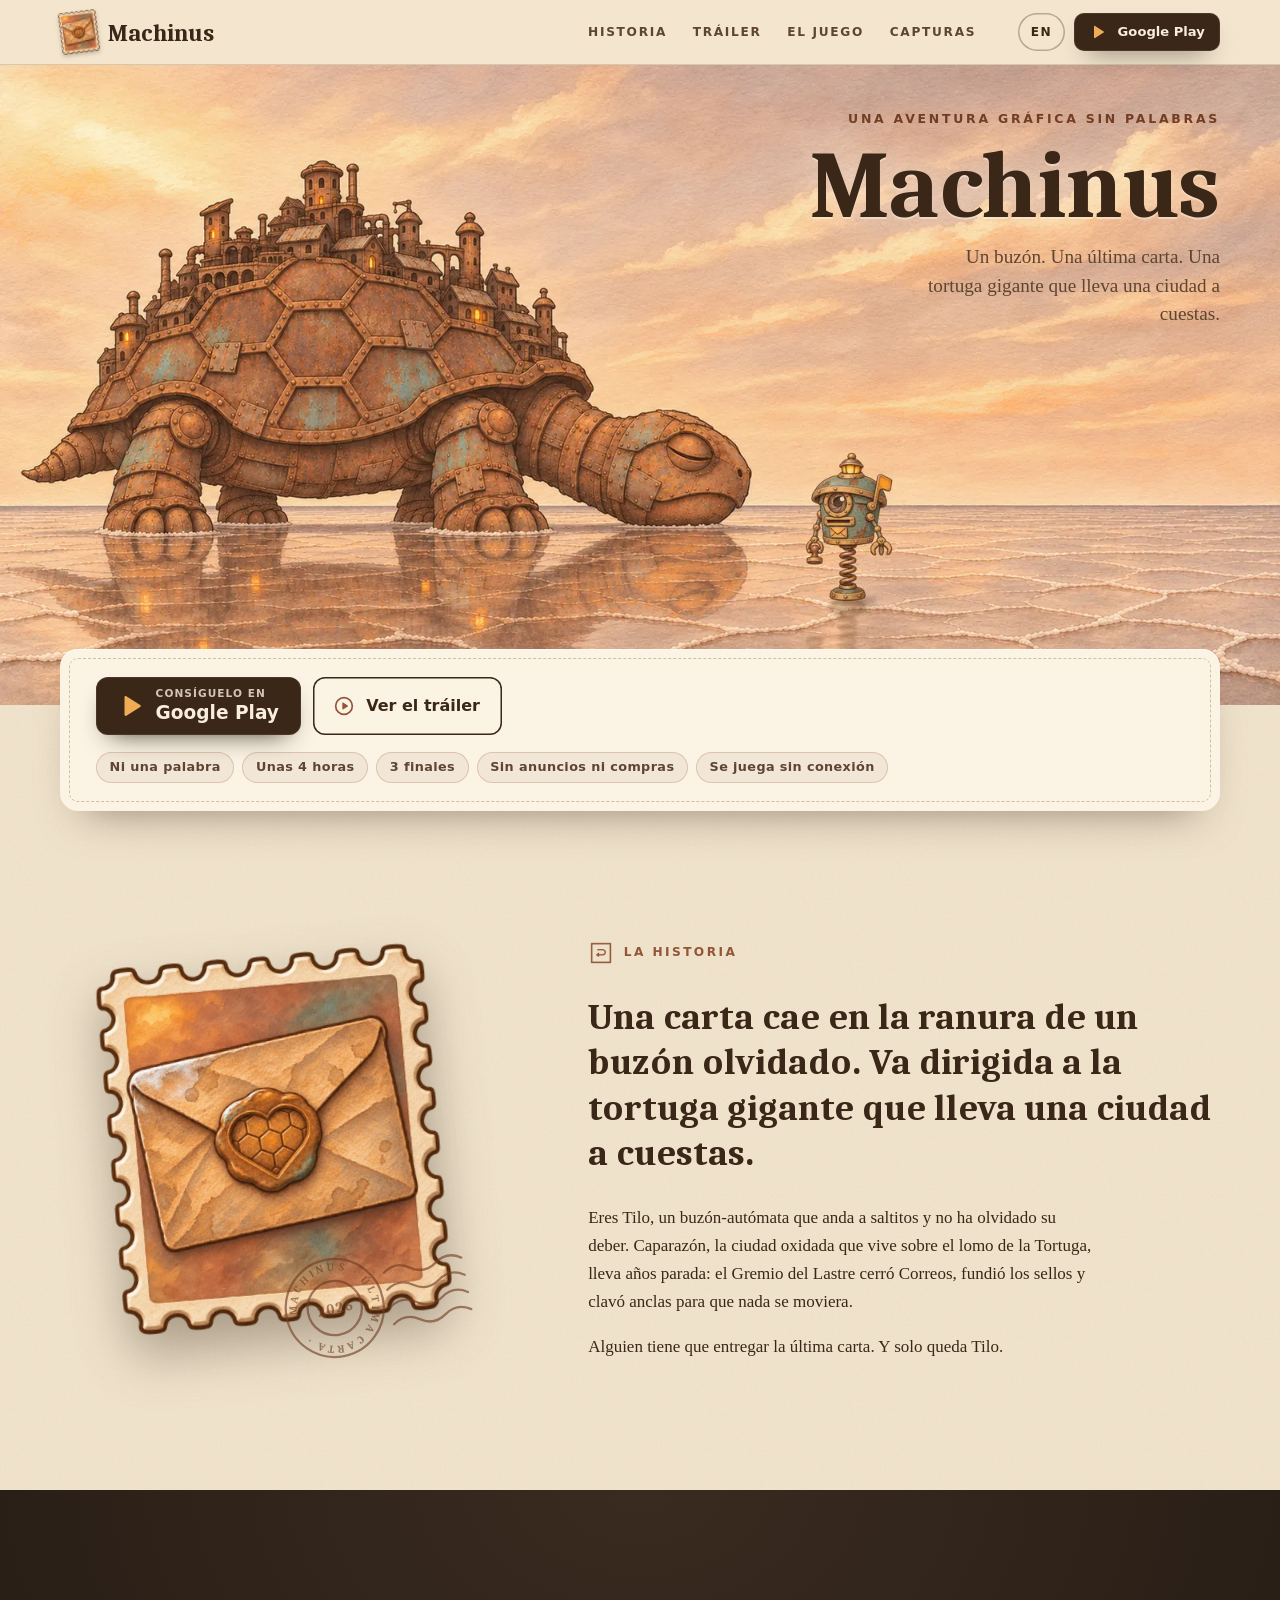
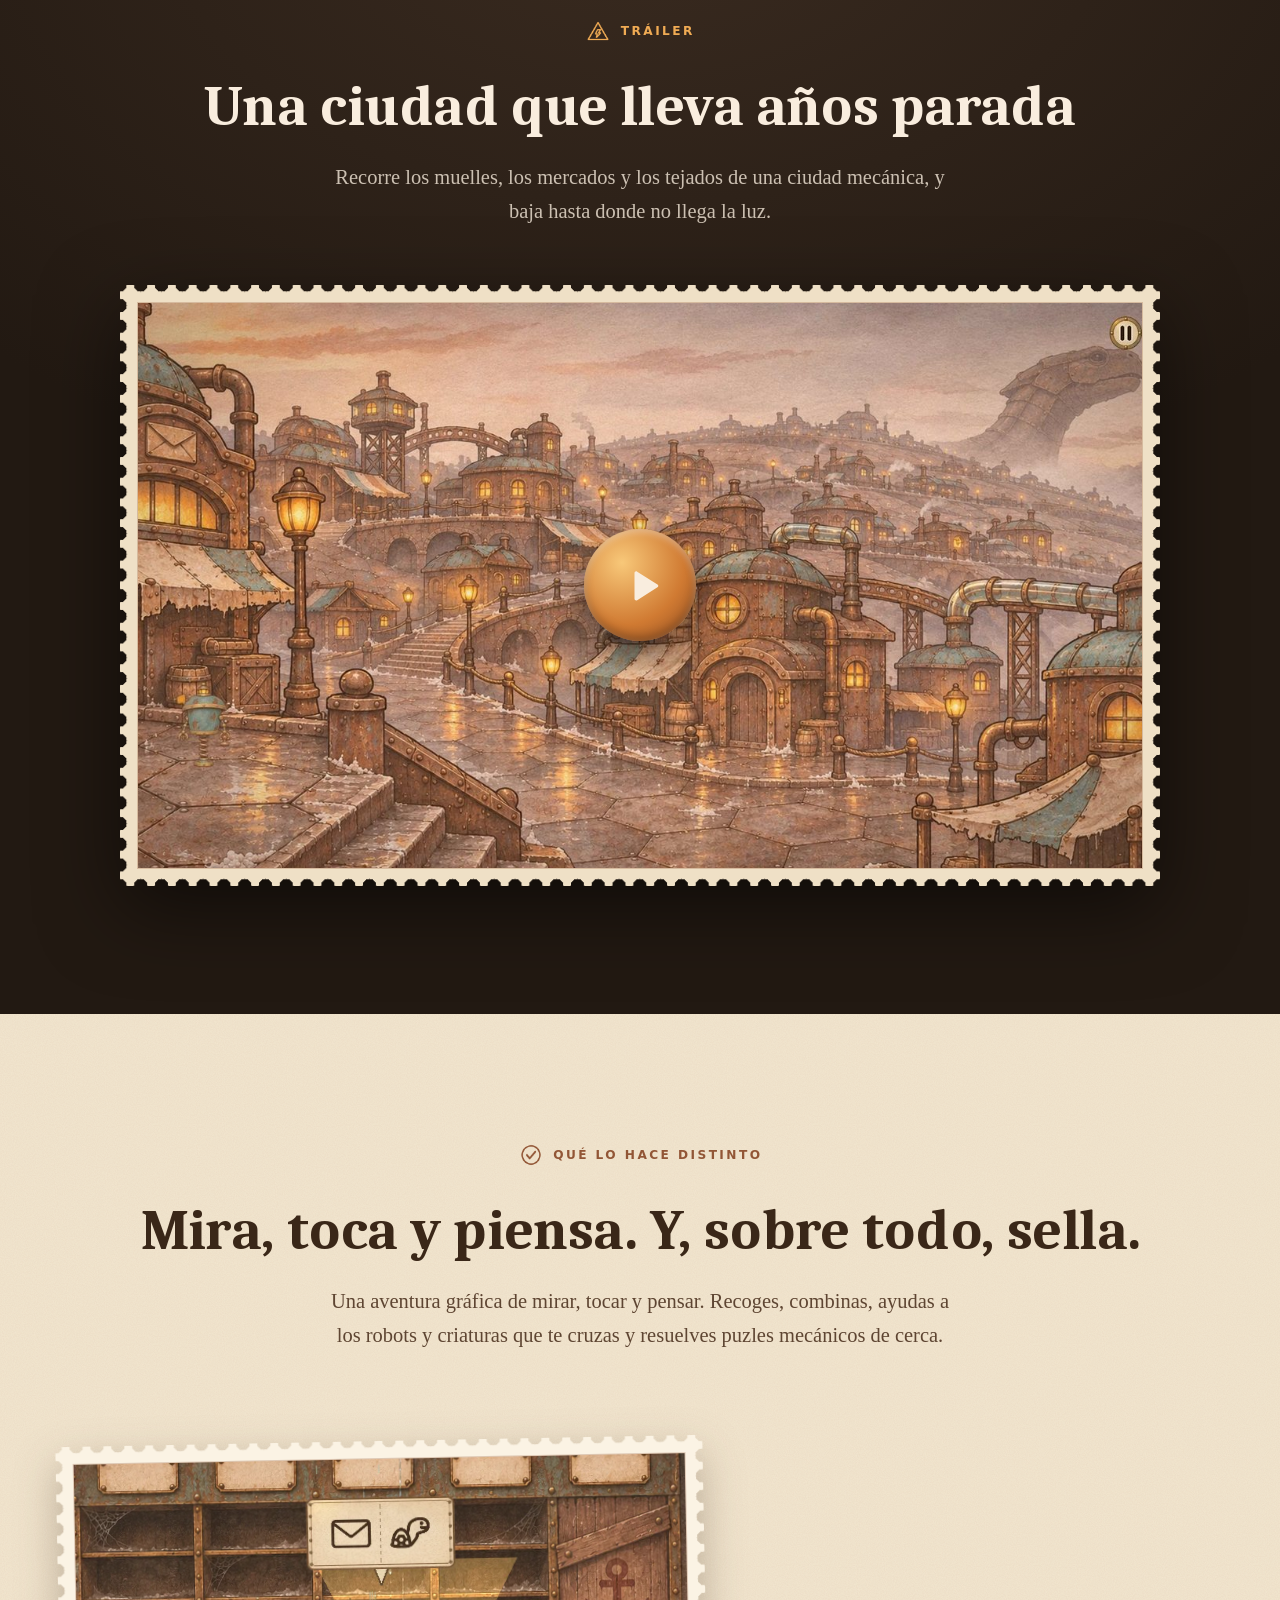
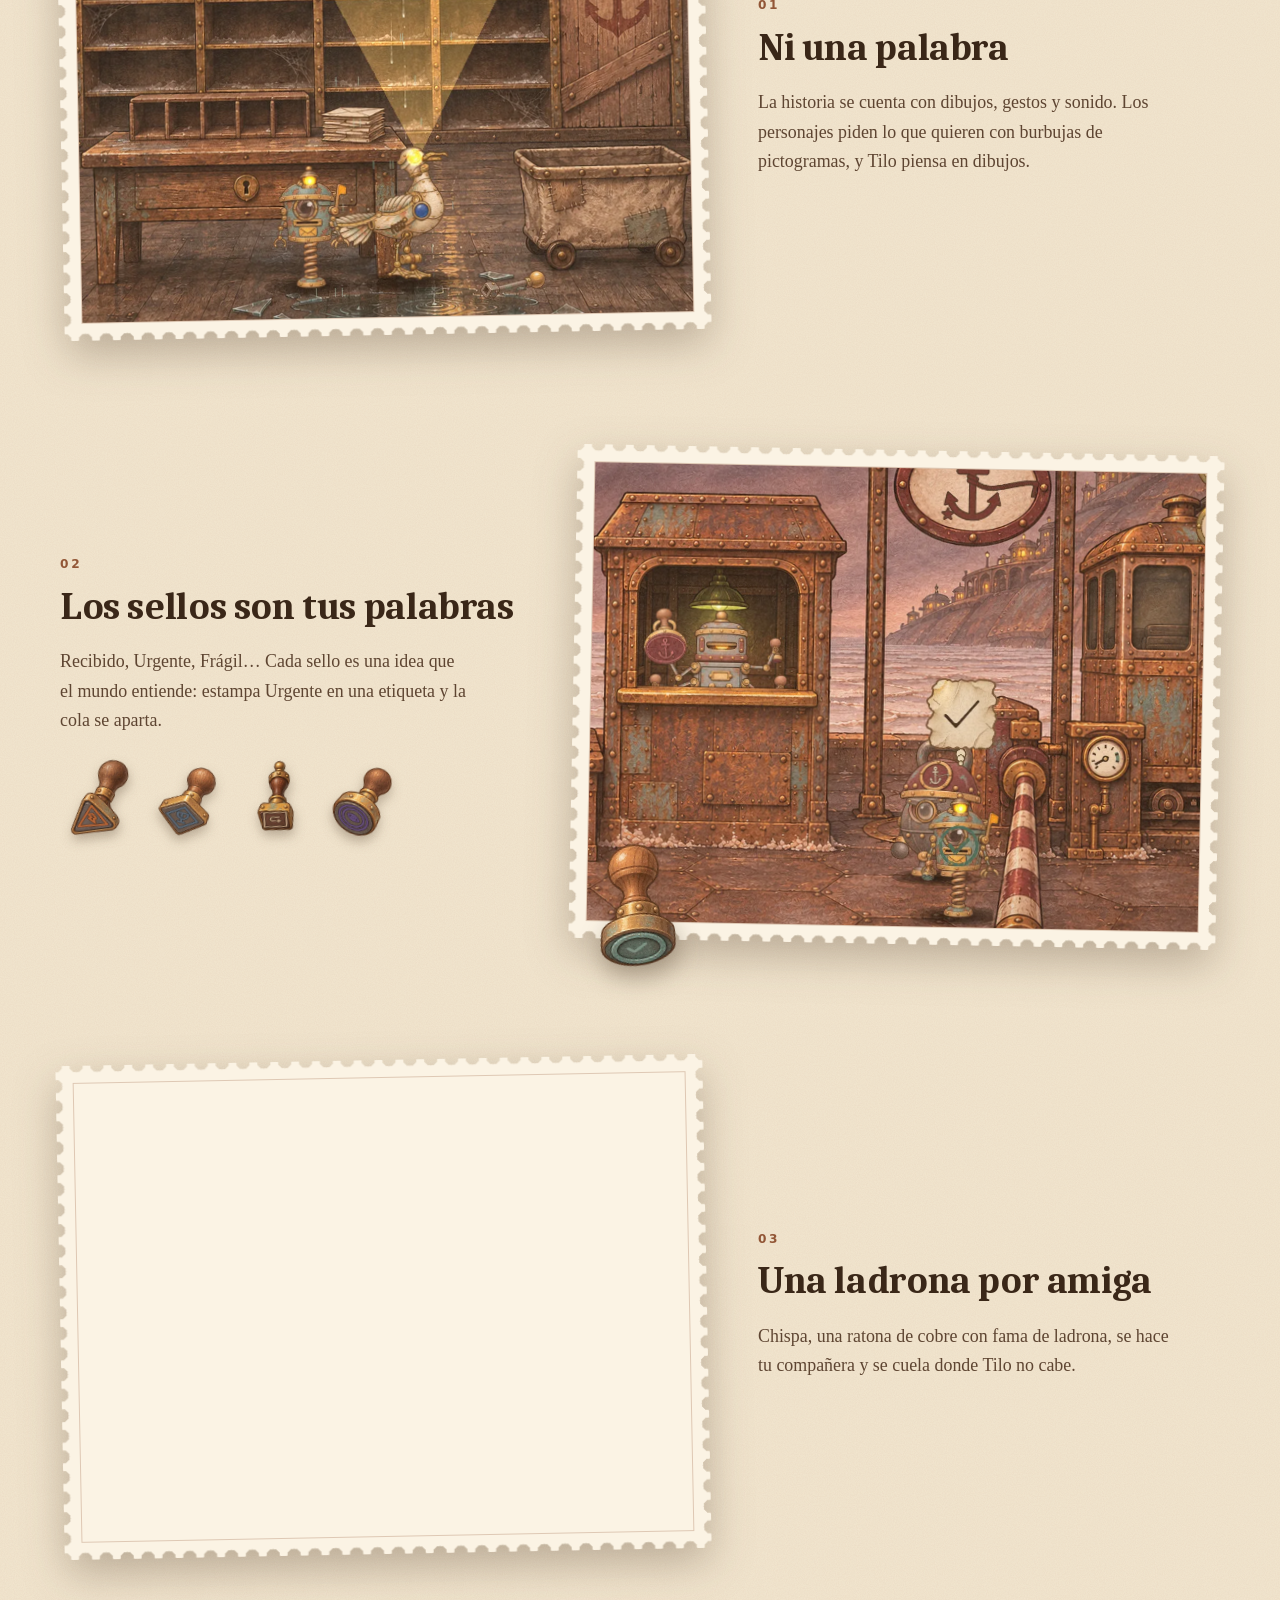
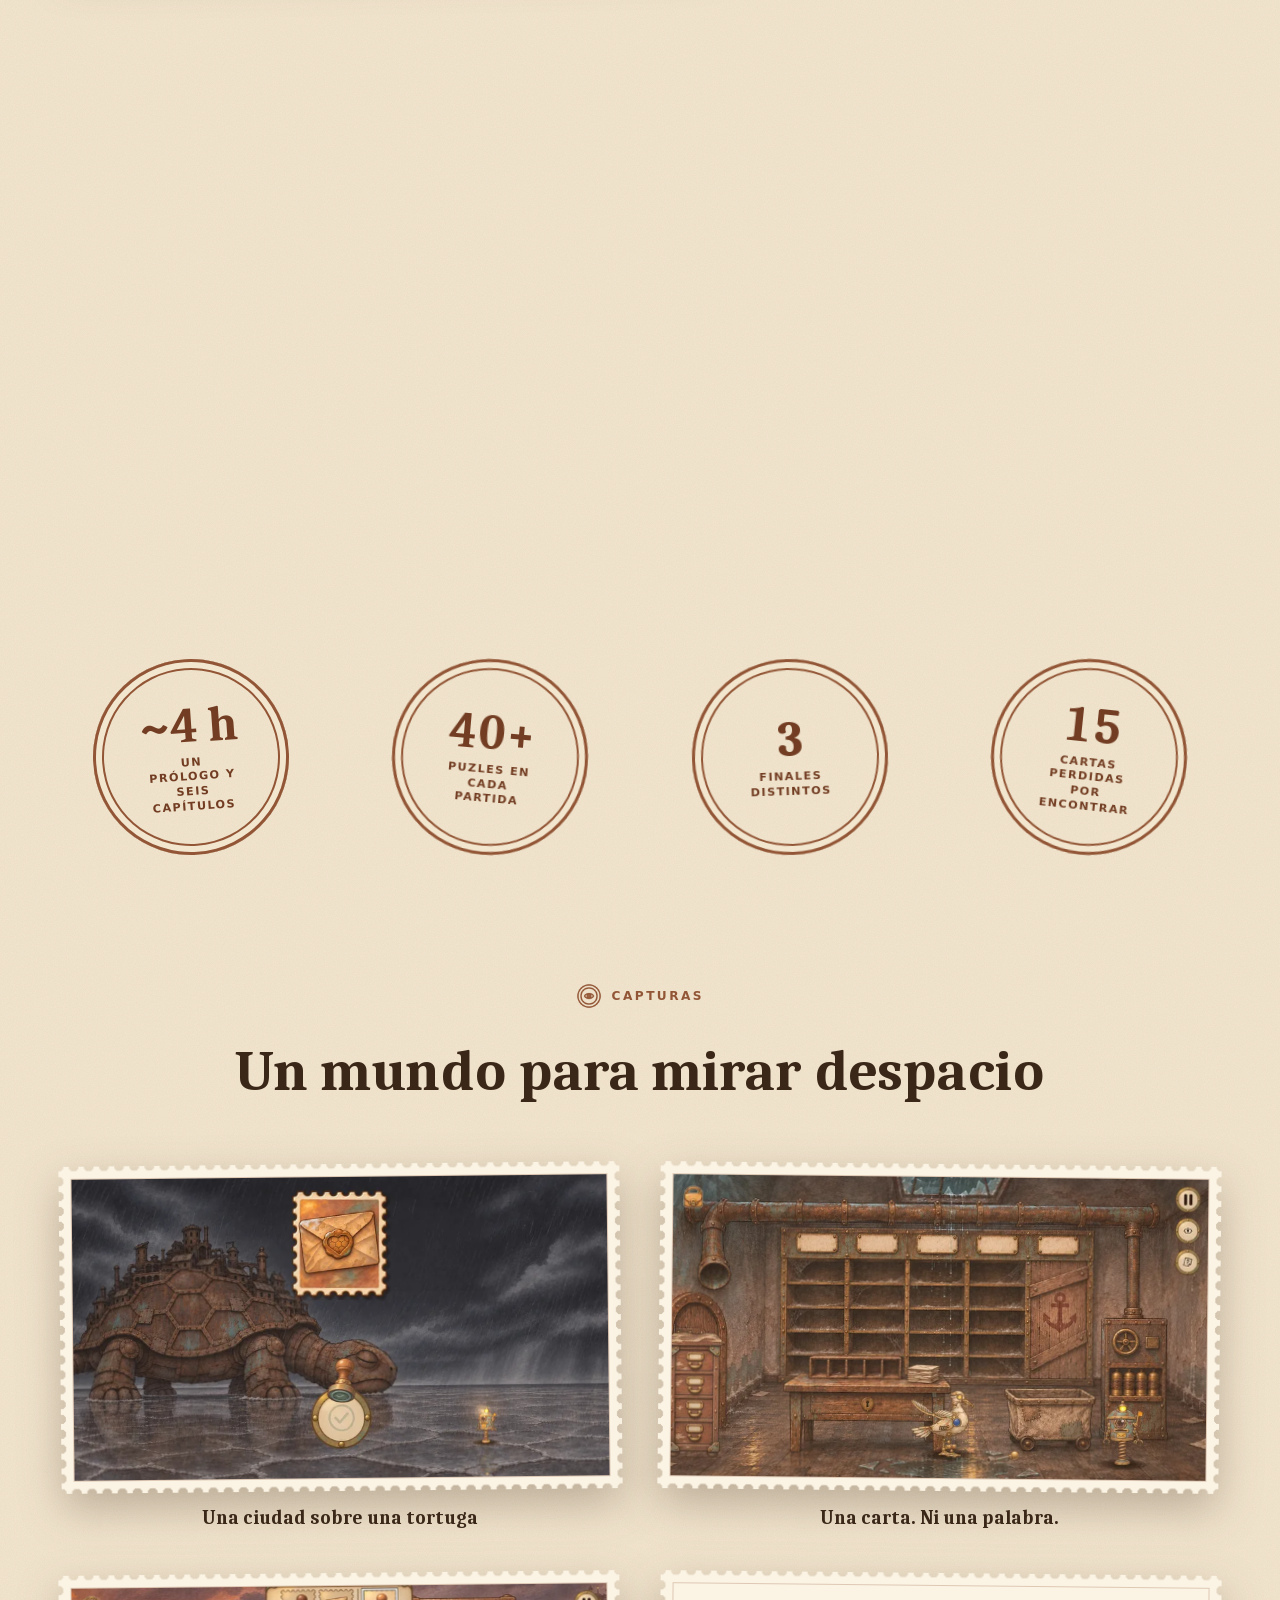
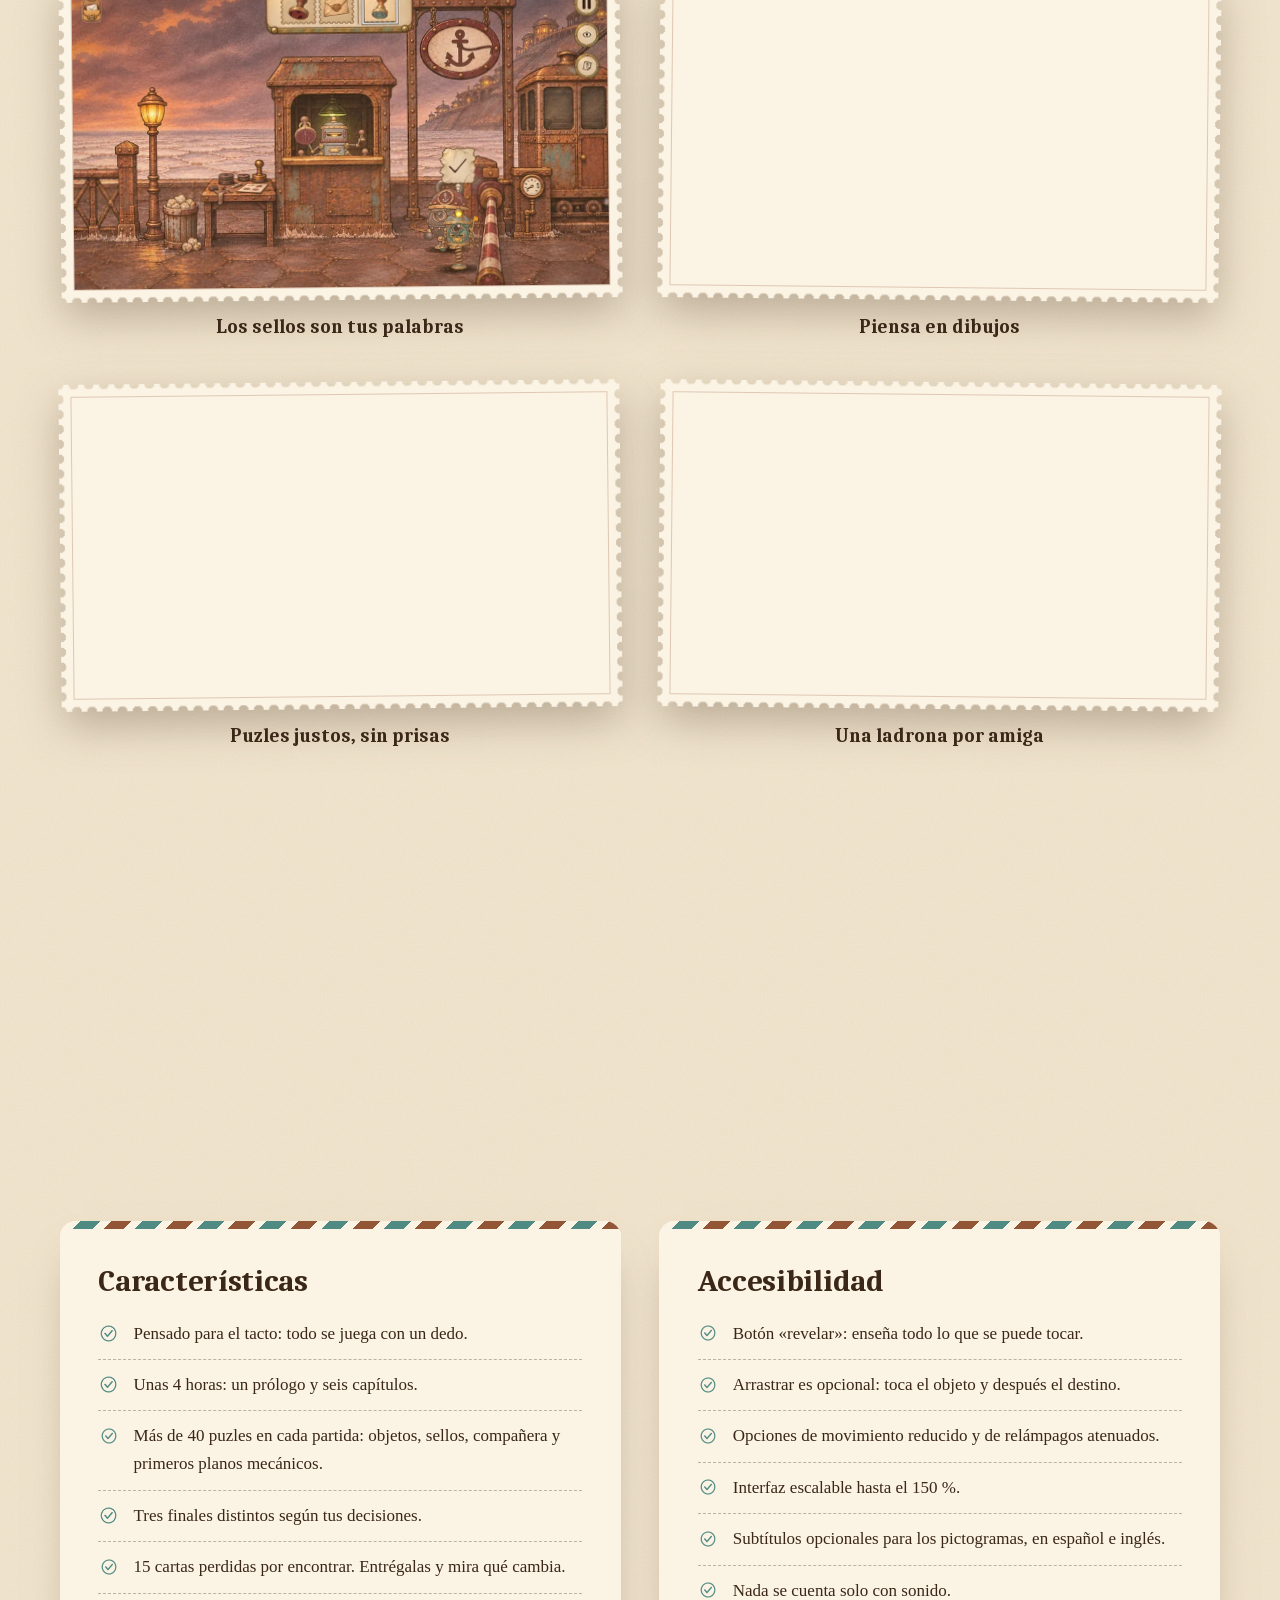
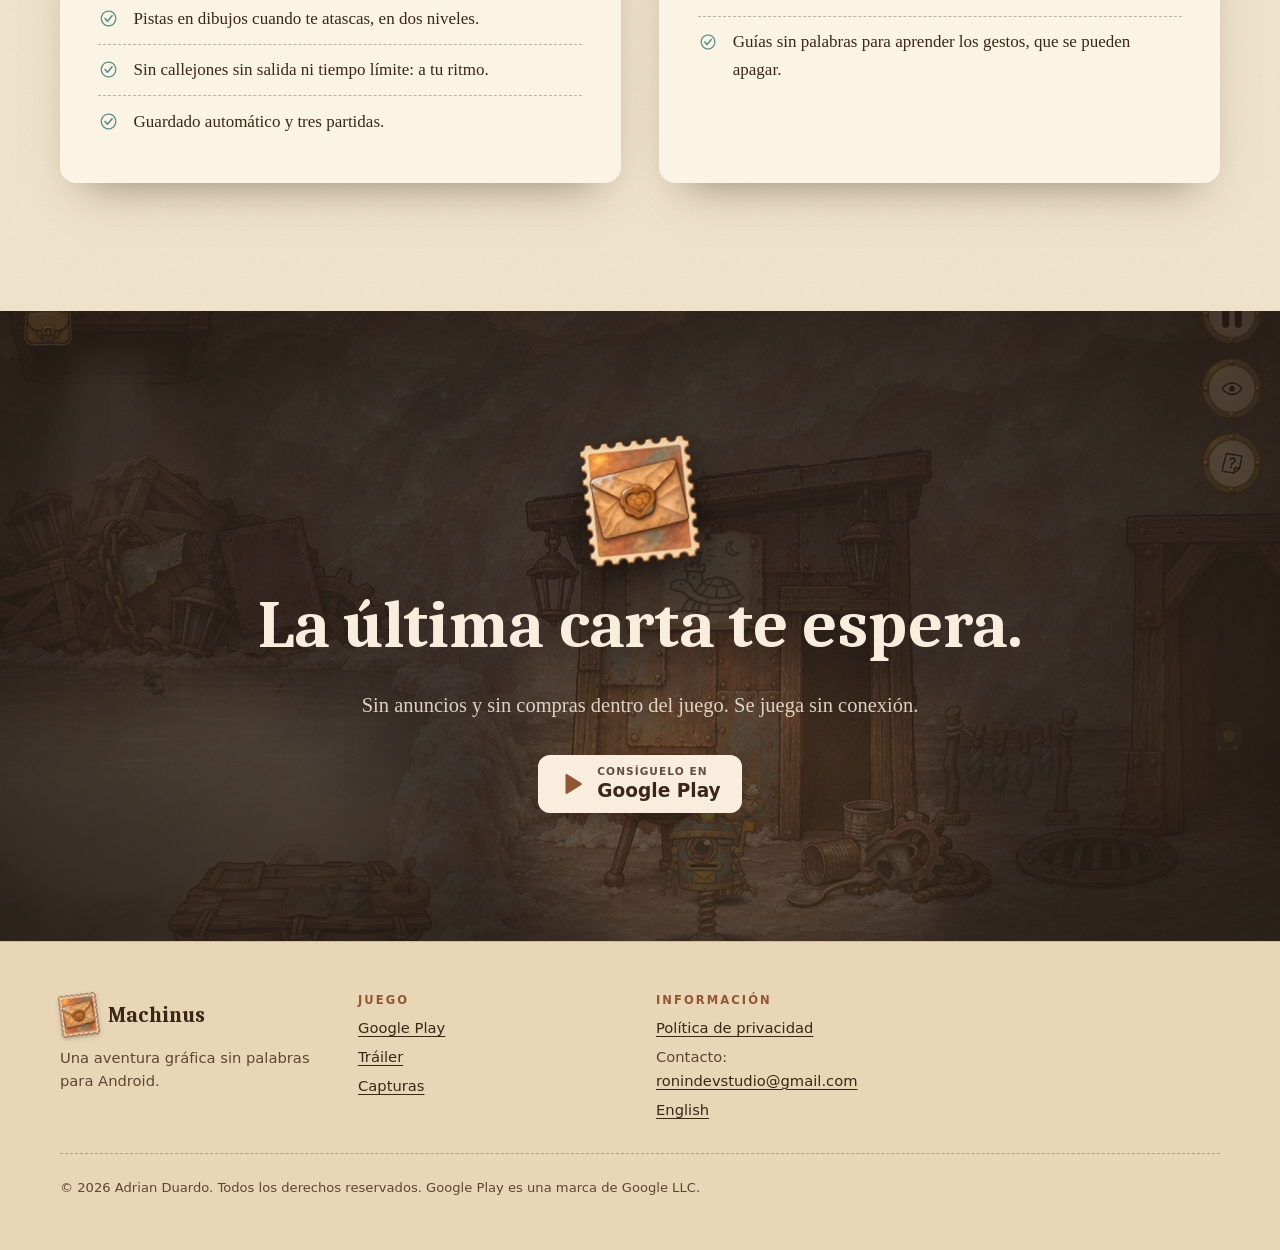
==== es/index.html @ 3ef10cf0 "first commit" ====
<!doctype html>
<html lang="es">
<head>
<meta charset="utf-8">
<meta name="viewport" content="width=device-width, initial-scale=1, viewport-fit=cover">
<title>Machinus · Una aventura gráfica sin palabras</title>
<meta name="description" content="Machinus es una aventura gráfica sin palabras para Android. Eres Tilo, un buzón-autómata que lleva la última carta a la tortuga gigante que carga una ciudad a cuestas.">
<link rel="canonical" href="https://adriandy89.github.io/machinus/es/">
<link rel="alternate" hreflang="en" href="https://adriandy89.github.io/machinus/">
<link rel="alternate" hreflang="es" href="https://adriandy89.github.io/machinus/es/">
<link rel="alternate" hreflang="x-default" href="https://adriandy89.github.io/machinus/">
<meta name="theme-color" content="#f3e6cf">
<meta property="og:type" content="website">
<meta property="og:site_name" content="Machinus">
<meta property="og:title" content="Machinus · Una aventura gráfica sin palabras">
<meta property="og:description" content="Un buzón. Una última carta. Una tortuga gigante que lleva una ciudad a cuestas.">
<meta property="og:url" content="https://adriandy89.github.io/machinus/es/">
<meta property="og:image" content="https://adriandy89.github.io/machinus/assets/img/og-image.jpg">
<meta property="og:image:width" content="1200">
<meta property="og:image:height" content="630">
<meta property="og:image:alt" content="La tortuga mecánica gigante con una ciudad oxidada sobre el caparazón, y Tilo, el buzón, a su lado.">
<meta property="og:locale" content="es_ES">
<meta property="og:locale:alternate" content="en_US">
<meta name="twitter:card" content="summary_large_image">
<link rel="icon" href="../assets/img/favicon-32.png" sizes="32x32" type="image/png">
<link rel="icon" href="../assets/img/icon-192.png" sizes="192x192" type="image/png">
<link rel="apple-touch-icon" href="../assets/img/apple-touch-icon.png">
<link rel="preload" href="../assets/fonts/caladea-bold.woff2" as="font" type="font/woff2" crossorigin>
<link rel="stylesheet" href="../assets/css/site.css">
<script type="application/ld+json">
{
  "@context": "https://schema.org",
  "@type": "VideoGame",
  "name": "Machinus",
  "url": "https://adriandy89.github.io/machinus/es/",
  "image": "https://adriandy89.github.io/machinus/assets/img/og-image.jpg",
  "description": "Una aventura gráfica sin palabras: un buzón-autómata lleva la última carta a la tortuga gigante que carga una ciudad a cuestas.",
  "genre": ["Aventura", "Puzles", "Aventura gráfica"],
  "gamePlatform": "Android",
  "operatingSystem": "Android",
  "applicationCategory": "Game",
  "playMode": "SinglePlayer",
  "inLanguage": ["es", "en"],
  "author": { "@type": "Person", "name": "Adrian Duardo" }
}
</script>
</head>
<body>
<a class="skip" href="#main">Saltar al contenido</a>

<header class="site-header">
  <div class="wrap">
    <a class="brand" href="./" aria-label="Machinus, inicio">
      <img src="../assets/img/emblem-112.webp" width="101" height="112" alt="">
      <span>Machinus</span>
    </a>
    <nav class="nav" aria-label="Secciones">
      <a href="#historia">Historia</a>
      <a href="#trailer">Tráiler</a>
      <a href="#juego">El juego</a>
      <a href="#capturas">Capturas</a>
    </nav>
    <div class="header-actions">
      <a class="lang" href="../?lang=en" hreflang="en" lang="en" data-lang="en" aria-label="Read in English">EN</a>
      <a class="btn btn-play btn-sm" href="https://play.google.com/store/apps/details?id=com.machinus.ultimosello&amp;hl=es">
        <svg viewBox="0 0 24 24" aria-hidden="true"><path fill="currentColor" d="M6 3.9v16.2c0 .9 1 1.4 1.7.9l12.8-8.1c.7-.4.7-1.4 0-1.8L7.7 3C7 2.5 6 3 6 3.9z"/></svg>
        Google Play
      </a>
    </div>
  </div>
</header>

<main id="main">
  <section class="hero" aria-labelledby="hero-title">
    <picture class="hero__art">
      <source type="image/webp" srcset="../assets/img/hero-1000.webp 1000w, ../assets/img/hero-1600.webp 1600w, ../assets/img/hero-2400.webp 2400w" sizes="100vw">
      <img src="../assets/img/hero-1600.jpg" width="2400" height="1200" fetchpriority="high"
           alt="Una tortuga mecánica gigante, con una ciudad oxidada de torres y chimeneas sobre el caparazón, duerme de pie en aguas poco profundas bajo un cielo cálido de tarde. Tilo, un pequeño buzón sobre un muelle, está frente a su cabeza.">
    </picture>
    <div class="hero__copy">
      <div class="hero__copy-inner">
        <p class="hero__eyebrow">Una aventura gráfica sin palabras</p>
        <h1 id="hero-title">Machinus</h1>
        <p class="hero__lead">Un buzón. Una última carta. Una tortuga gigante que lleva una ciudad a cuestas.</p>
      </div>
    </div>
    <div class="hero__bar wrap">
      <div class="ticket">
        <div class="cta-row">
          <a class="btn btn-play" href="https://play.google.com/store/apps/details?id=com.machinus.ultimosello&amp;hl=es">
            <svg viewBox="0 0 24 24" aria-hidden="true"><path fill="currentColor" d="M6 3.9v16.2c0 .9 1 1.4 1.7.9l12.8-8.1c.7-.4.7-1.4 0-1.8L7.7 3C7 2.5 6 3 6 3.9z"/></svg>
            <span><small>Consíguelo en</small><span>Google Play</span></span>
          </a>
          <a class="btn btn-ghost" href="#trailer">
            <svg viewBox="0 0 24 24" aria-hidden="true"><circle cx="12" cy="12" r="10" fill="none" stroke="currentColor" stroke-width="2"/><path fill="currentColor" d="M10 8.3v7.4c0 .5.5.8.9.5l5.6-3.7c.4-.2.4-.8 0-1L10.9 7.8c-.4-.3-.9 0-.9.5z"/></svg>
            Ver el tráiler
          </a>
        </div>
        <ul class="chips" aria-label="De un vistazo">
          <li>Ni una palabra</li>
          <li>Unas 4 horas</li>
          <li>3 finales</li>
          <li>Sin anuncios ni compras</li>
          <li>Se juega sin conexión</li>
        </ul>
      </div>
    </div>
  </section>

  <section class="section" id="historia" aria-labelledby="story-title">
    <div class="wrap story">
      <div class="story__art reveal">
        <img src="../assets/img/emblem-480.webp" width="431" height="480" loading="lazy" decoding="async"
             alt="Un sello de correos con un sobre cerrado con un corazón de lacre.">
        <svg class="postmark" viewBox="0 0 240 130" aria-hidden="true" focusable="false">
          <defs><path id="pm-story" d="M65 65m-43 0a43 43 0 1 1 86 0a43 43 0 1 1-86 0"/></defs>
          <g fill="none" stroke="currentColor" stroke-width="2.6" stroke-linecap="round">
            <circle cx="65" cy="65" r="56"/><circle cx="65" cy="65" r="31"/>
            <path d="M128 36c10-7 20-7 30 0s20 7 30 0 20-7 30 0"/><path d="M128 56c10-7 20-7 30 0s20 7 30 0 20-7 30 0"/>
            <path d="M128 76c10-7 20-7 30 0s20 7 30 0 20-7 30 0"/><path d="M128 96c10-7 20-7 30 0s20 7 30 0 20-7 30 0"/>
          </g>
          <text font-family="Caladea, Georgia, serif" font-weight="700" font-size="12.5" letter-spacing="3" fill="currentColor"><textPath href="#pm-story">MACHINUS · ÚLTIMA CARTA ·</textPath></text>
          <text x="65" y="71" text-anchor="middle" font-family="Caladea, Georgia, serif" font-weight="700" font-size="17" fill="currentColor">2026</text>
        </svg>
      </div>
      <div class="reveal">
        <span class="kicker mark-return">La historia</span>
        <h2 class="visually-hidden" id="story-title">La historia</h2>
        <p class="story__opening">Una carta cae en la ranura de un buzón olvidado. Va dirigida a la tortuga gigante que lleva una ciudad a cuestas.</p>
        <p>Eres Tilo, un buzón-autómata que anda a saltitos y no ha olvidado su deber. Caparazón, la ciudad oxidada que vive sobre el lomo de la Tortuga, lleva años parada: el Gremio del Lastre cerró Correos, fundió los sellos y clavó anclas para que nada se moviera.</p>
        <p>Alguien tiene que entregar la última carta. Y solo queda Tilo.</p>
      </div>
    </div>
  </section>

  <section class="section section--night" id="trailer" aria-labelledby="trailer-title">
    <div class="wrap center">
      <span class="kicker mark-urgent">Tráiler</span>
      <h2 class="h2" id="trailer-title">Una ciudad que lleva años parada</h2>
      <p class="lede">Recorre los muelles, los mercados y los tejados de una ciudad mecánica, y baja hasta donde no llega la luz.</p>
      <div class="video reveal">
        <div class="stamp">
          <video controls playsinline preload="none" width="1280" height="720" poster="../assets/img/trailer-poster.jpg">
            <source src="../assets/video/trailer-es.mp4" type="video/mp4">
          </video>
        </div>
        <button class="video__play" type="button" aria-label="Reproducir el tráiler">
          <svg viewBox="0 0 24 24" aria-hidden="true"><path fill="currentColor" d="M6 3.9v16.2c0 .9 1 1.4 1.7.9l12.8-8.1c.7-.4.7-1.4 0-1.8L7.7 3C7 2.5 6 3 6 3.9z"/></svg>
        </button>
      </div>
    </div>
  </section>

  <section class="section" id="juego" aria-labelledby="game-title">
    <div class="wrap">
      <div class="center reveal">
        <span class="kicker">Qué lo hace distinto</span>
        <h2 class="h2" id="game-title">Mira, toca y piensa. Y, sobre todo, sella.</h2>
        <p class="lede">Una aventura gráfica de mirar, tocar y pensar. Recoges, combinas, ayudas a los robots y criaturas que te cruzas y resuelves puzles mecánicos de cerca.</p>
      </div>

      <div class="features">
        <article class="feature reveal">
          <div class="feature__media">
            <div class="stamp"><img src="../assets/img/feat-words.webp" width="1120" height="840" loading="lazy" decoding="async"
                 alt="Una burbuja de pensamiento con pequeños pictogramas flota sobre Tilo y una gaviota de latón en la sala de clasificación."></div>
          </div>
          <div>
            <span class="feature__num">01</span>
            <h3>Ni una palabra</h3>
            <p>La historia se cuenta con dibujos, gestos y sonido. Los personajes piden lo que quieren con burbujas de pictogramas, y Tilo piensa en dibujos.</p>
          </div>
        </article>

        <article class="feature reveal">
          <div class="feature__media">
            <div class="stamp"><img src="../assets/img/feat-stamps.webp" width="1120" height="840" loading="lazy" decoding="async"
                 alt="Una marca de visto bueno estampada en el peaje junto al mar, con Tilo esperando al lado de la barrera."></div>
            <img class="feature__accent" src="../assets/img/stamp-received.webp" width="256" height="256" loading="lazy" decoding="async" alt="">
          </div>
          <div>
            <span class="feature__num">02</span>
            <h3>Los sellos son tus palabras</h3>
            <p>Recibido, Urgente, Frágil… Cada sello es una idea que el mundo entiende: estampa Urgente en una etiqueta y la cola se aparta.</p>
            <div class="stamp-row" aria-hidden="true">
              <img src="../assets/img/stamp-urgent.webp" width="256" height="256" loading="lazy" decoding="async" alt="">
              <img src="../assets/img/stamp-fragile.webp" width="256" height="256" loading="lazy" decoding="async" alt="">
              <img src="../assets/img/stamp-return-to-sender.webp" width="256" height="256" loading="lazy" decoding="async" alt="">
              <img src="../assets/img/stamp-to-head.webp" width="256" height="256" loading="lazy" decoding="async" alt="">
            </div>
          </div>
        </article>

        <article class="feature reveal">
          <div class="feature__media">
            <div class="stamp"><img src="../assets/img/feat-spark.webp" width="880" height="660" loading="lazy" decoding="async"
                 alt="Tilo y su compañera en un desguace al atardecer, junto a un viejo ermitaño de cuerda y su tienda."></div>
          </div>
          <div>
            <span class="feature__num">03</span>
            <h3>Una ladrona por amiga</h3>
            <p>Chispa, una ratona de cobre con fama de ladrona, se hace tu compañera y se cuela donde Tilo no cabe.</p>
          </div>
        </article>

        <article class="feature reveal">
          <div class="feature__media">
            <div class="stamp">
              <div class="stamp__fill">
                <img src="../assets/img/item-route-sheet.webp" width="256" height="256" loading="lazy" decoding="async"
                     alt="Una hoja de ruta gastada con tres casillas unidas por caminos de puntos.">
                <svg class="postmark" viewBox="0 0 130 130" aria-hidden="true" focusable="false">
                  <defs><path id="pm-route" d="M65 65m-43 0a43 43 0 1 1 86 0a43 43 0 1 1-86 0"/></defs>
                  <g fill="none" stroke="currentColor" stroke-width="2.6"><circle cx="65" cy="65" r="56"/><circle cx="65" cy="65" r="31"/></g>
                  <text font-family="Caladea, Georgia, serif" font-weight="700" font-size="12.5" letter-spacing="3" fill="currentColor"><textPath href="#pm-route">HOJA DE RUTA · 3 FINALES ·</textPath></text>
                  <text x="65" y="72" text-anchor="middle" font-family="Caladea, Georgia, serif" font-weight="700" font-size="22" fill="currentColor">3</text>
                </svg>
              </div>
            </div>
          </div>
          <div>
            <span class="feature__num">04</span>
            <h3>Decisiones sin respuesta mala</h3>
            <p>Algunos problemas tienen tres salidas buenas. Lo que eliges queda en tu hoja de ruta y decide cuál de los tres finales verás.</p>
          </div>
        </article>
      </div>

      <ul class="facts reveal" aria-label="En cifras">
        <li class="fact"><strong>~4 h</strong><span>un prólogo y seis capítulos</span></li>
        <li class="fact"><strong>40+</strong><span>puzles en cada partida</span></li>
        <li class="fact"><strong>3</strong><span>finales distintos</span></li>
        <li class="fact"><strong>15</strong><span>cartas perdidas por encontrar</span></li>
      </ul>
    </div>
  </section>

  <section class="section" id="capturas" aria-labelledby="shots-title" style="padding-top:0">
    <div class="wrap">
      <div class="center reveal">
        <span class="kicker mark-eye">Capturas</span>
        <h2 class="h2" id="shots-title">Un mundo para mirar despacio</h2>
      </div>
      <ul class="gallery">
        <li class="reveal"><figure><a href="../assets/img/shot-01-1600.webp" data-lightbox data-caption="Una ciudad sobre una tortuga"><div class="stamp"><img src="../assets/img/shot-01-800.webp" srcset="../assets/img/shot-01-800.webp 800w, ../assets/img/shot-01-1600.webp 1600w" sizes="(min-width: 1000px) 560px, 100vw" width="1600" height="900" loading="lazy" decoding="async" alt="La pantalla de título: la Tortuga y su ciudad bajo la tormenta, con el sello de la carta arriba."></div></a><figcaption>Una ciudad sobre una tortuga</figcaption></figure></li>
        <li class="reveal"><figure><a href="../assets/img/shot-02-1600.webp" data-lightbox data-caption="Una carta. Ni una palabra."><div class="stamp"><img src="../assets/img/shot-02-800.webp" srcset="../assets/img/shot-02-800.webp 800w, ../assets/img/shot-02-1600.webp 1600w" sizes="(min-width: 1000px) 560px, 100vw" width="1600" height="900" loading="lazy" decoding="async" alt="El prólogo: Tilo y una gaviota de latón en la vieja sala de clasificación de Correos."></div></a><figcaption>Una carta. Ni una palabra.</figcaption></figure></li>
        <li class="reveal"><figure><a href="../assets/img/shot-03-1600.webp" data-lightbox data-caption="Los sellos son tus palabras"><div class="stamp"><img src="../assets/img/shot-03-800.webp" srcset="../assets/img/shot-03-800.webp 800w, ../assets/img/shot-03-1600.webp 1600w" sizes="(min-width: 1000px) 560px, 100vw" width="1600" height="900" loading="lazy" decoding="async" alt="Un sello en uso: la marca de visto bueno en la verja del peaje del funicular y la barra de sellos arriba."></div></a><figcaption>Los sellos son tus palabras</figcaption></figure></li>
        <li class="reveal"><figure><a href="../assets/img/shot-04-1600.webp" data-lightbox data-caption="Piensa en dibujos"><div class="stamp"><img src="../assets/img/shot-04-800.webp" srcset="../assets/img/shot-04-800.webp 800w, ../assets/img/shot-04-1600.webp 1600w" sizes="(min-width: 1000px) 560px, 100vw" width="1600" height="900" loading="lazy" decoding="async" alt="Una burbuja de pensamiento con pictogramas en la sala de clasificación."></div></a><figcaption>Piensa en dibujos</figcaption></figure></li>
        <li class="reveal"><figure><a href="../assets/img/shot-05-1600.webp" data-lightbox data-caption="Puzles justos, sin prisas"><div class="stamp"><img src="../assets/img/shot-05-800.webp" srcset="../assets/img/shot-05-800.webp 800w, ../assets/img/shot-05-1600.webp 1600w" sizes="(min-width: 1000px) 560px, 100vw" width="1600" height="900" loading="lazy" decoding="async" alt="Primer plano de un puzle mecánico: las levas de una gaviota de latón sobre un banco de trabajo."></div></a><figcaption>Puzles justos, sin prisas</figcaption></figure></li>
        <li class="reveal"><figure><a href="../assets/img/shot-06-1600.webp" data-lightbox data-caption="Una ladrona por amiga"><div class="stamp"><img src="../assets/img/shot-06-800.webp" srcset="../assets/img/shot-06-800.webp 800w, ../assets/img/shot-06-1600.webp 1600w" sizes="(min-width: 1000px) 560px, 100vw" width="1600" height="900" loading="lazy" decoding="async" alt="Chispa, la ratona de cobre, con Tilo y el Ermitaño en el desguace."></div></a><figcaption>Una ladrona por amiga</figcaption></figure></li>
        <li class="reveal"><figure><a href="../assets/img/shot-07-1600.webp" data-lightbox data-caption="Lleva tu propia luz"><div class="stamp"><img src="../assets/img/shot-07-800.webp" srcset="../assets/img/shot-07-800.webp 800w, ../assets/img/shot-07-1600.webp 1600w" sizes="(min-width: 1000px) 560px, 100vw" width="1600" height="900" loading="lazy" decoding="async" alt="Una sala oscura en una cueva, iluminada solo por un farol."></div></a><figcaption>Lleva tu propia luz</figcaption></figure></li>
        <li class="reveal"><figure><a href="../assets/img/shot-08-1600.webp" data-lightbox data-caption="Aquí todo se pesa"><div class="stamp"><img src="../assets/img/shot-08-800.webp" srcset="../assets/img/shot-08-800.webp 800w, ../assets/img/shot-08-1600.webp 1600w" sizes="(min-width: 1000px) 560px, 100vw" width="1600" height="900" loading="lazy" decoding="async" alt="El mercado del caparazón, con una gran noria, balanzas y puestos."></div></a><figcaption>Aquí todo se pesa</figcaption></figure></li>
      </ul>

      <div class="panels">
        <section class="panel reveal" aria-labelledby="features-title">
          <h3 id="features-title">Características</h3>
          <ul class="ticks">
            <li>Pensado para el tacto: todo se juega con un dedo.</li>
            <li>Unas 4 horas: un prólogo y seis capítulos.</li>
            <li>Más de 40 puzles en cada partida: objetos, sellos, compañera y primeros planos mecánicos.</li>
            <li>Tres finales distintos según tus decisiones.</li>
            <li>15 cartas perdidas por encontrar. Entrégalas y mira qué cambia.</li>
            <li>Pistas en dibujos cuando te atascas, en dos niveles.</li>
            <li>Sin callejones sin salida ni tiempo límite: a tu ritmo.</li>
            <li>Guardado automático y tres partidas.</li>
          </ul>
        </section>
        <section class="panel reveal" aria-labelledby="a11y-title">
          <h3 id="a11y-title">Accesibilidad</h3>
          <ul class="ticks">
            <li>Botón «revelar»: enseña todo lo que se puede tocar.</li>
            <li>Arrastrar es opcional: toca el objeto y después el destino.</li>
            <li>Opciones de movimiento reducido y de relámpagos atenuados.</li>
            <li>Interfaz escalable hasta el 150 %.</li>
            <li>Subtítulos opcionales para los pictogramas, en español e inglés.</li>
            <li>Nada se cuenta solo con sonido.</li>
            <li>Guías sin palabras para aprender los gestos, que se pueden apagar.</li>
          </ul>
        </section>
      </div>
    </div>
  </section>

  <section class="section finale" aria-labelledby="finale-title">
    <div class="finale__bg" aria-hidden="true">
      <img src="../assets/img/shot-07-1600.webp" width="1600" height="900" loading="lazy" decoding="async" alt="">
    </div>
    <div class="wrap reveal">
      <img class="emblem" src="../assets/img/emblem-112.webp" width="101" height="112" loading="lazy" decoding="async" alt="">
      <h2 class="h2" id="finale-title">La última carta te espera.</h2>
      <p class="lede">Sin anuncios y sin compras dentro del juego. Se juega sin conexión.</p>
      <div class="cta-row">
        <a class="btn btn-play" href="https://play.google.com/store/apps/details?id=com.machinus.ultimosello&amp;hl=es">
          <svg viewBox="0 0 24 24" aria-hidden="true"><path fill="currentColor" d="M6 3.9v16.2c0 .9 1 1.4 1.7.9l12.8-8.1c.7-.4.7-1.4 0-1.8L7.7 3C7 2.5 6 3 6 3.9z"/></svg>
          <span><small>Consíguelo en</small><span>Google Play</span></span>
        </a>
      </div>
    </div>
  </section>
</main>

<footer class="site-footer">
  <div class="wrap">
    <div>
      <a class="brand" href="./"><img src="../assets/img/emblem-112.webp" width="101" height="112" alt=""><span>Machinus</span></a>
      <p>Una aventura gráfica sin palabras para Android.</p>
    </div>
    <div>
      <p class="footer-title">Juego</p>
      <ul class="footer-links">
        <li><a href="https://play.google.com/store/apps/details?id=com.machinus.ultimosello&amp;hl=es">Google Play</a></li>
        <li><a href="#trailer">Tráiler</a></li>
        <li><a href="#capturas">Capturas</a></li>
      </ul>
    </div>
    <div>
      <p class="footer-title">Información</p>
      <ul class="footer-links">
        <li><a href="privacidad/">Política de privacidad</a></li>
        <li>Contacto: <a href="mailto:ronindevstudio@gmail.com">ronindevstudio@gmail.com</a></li>
        <li><a href="../?lang=en" hreflang="en" lang="en" data-lang="en">English</a></li>
      </ul>
    </div>
    <p class="legal">© 2026 Adrian Duardo. Todos los derechos reservados. Google Play es una marca de Google LLC.</p>
  </div>
</footer>

<dialog class="lightbox" aria-label="Captura">
  <figure><img src="data:," alt=""><figcaption></figcaption></figure>
  <div class="lightbox__bar">
    <button type="button" data-prev aria-label="Captura anterior"><svg viewBox="0 0 24 24" aria-hidden="true"><path fill="none" stroke="currentColor" stroke-width="2.4" stroke-linecap="round" stroke-linejoin="round" d="M15 5l-7 7 7 7"/></svg></button>
    <button type="button" data-close aria-label="Cerrar"><svg viewBox="0 0 24 24" aria-hidden="true"><path fill="none" stroke="currentColor" stroke-width="2.4" stroke-linecap="round" d="M6 6l12 12M18 6L6 18"/></svg></button>
    <button type="button" data-next aria-label="Captura siguiente"><svg viewBox="0 0 24 24" aria-hidden="true"><path fill="none" stroke="currentColor" stroke-width="2.4" stroke-linecap="round" stroke-linejoin="round" d="M9 5l7 7-7 7"/></svg></button>
  </div>
</dialog>

<script src="../assets/js/site.js" defer></script>
</body>
</html>
---- assets/css/site.css ----
/* Machinus · static site. No external resources: fonts, images and video are all served from this site. */

@font-face {
  font-family: "Caladea";
  src: url("../fonts/caladea-bold.woff2") format("woff2");
  font-weight: 700;
  font-style: normal;
  font-display: swap;
}

:root {
  color-scheme: light;
  --paper: #f3e6cf;
  --paper-hi: #fbf3e4;
  --paper-lo: #e9d6b6;
  --ink: #3a2718;
  --ink-soft: #5e4532;
  --rust: #925636;
  --rust-deep: #723d22;
  --amber: #f0ab54;
  --verdigris: #4f8a83;
  --verdigris-deep: #2f5e59;
  --night: #221912;
  --night-hi: #3a2b20;
  --salt: #f9edde;
  --line: rgba(58, 39, 24, 0.16);
  --line-strong: rgba(58, 39, 24, 0.32);
  --shadow: 0 1px 0 rgba(255, 255, 255, 0.6) inset, 0 22px 44px -24px rgba(58, 39, 24, 0.55);
  --gutter: clamp(16px, 4vw, 40px);
  --font-display: "Caladea", "Iowan Old Style", "Palatino Linotype", Palatino, Georgia, serif;
  --font-body: "Iowan Old Style", "Palatino Linotype", Palatino, "Book Antiqua", "URW Palladio L", Georgia, serif;
  --font-ui: system-ui, -apple-system, "Segoe UI", Roboto, "Helvetica Neue", Arial, sans-serif;
  --grain: url("data:image/svg+xml;utf8,<svg xmlns='http://www.w3.org/2000/svg' width='220' height='220'><filter id='n'><feTurbulence type='fractalNoise' baseFrequency='.9' numOctaves='3' stitchTiles='stitch'/><feColorMatrix values='0 0 0 0 .23 0 0 0 0 .15 0 0 0 0 .09 0 0 0 .075 0'/></filter><rect width='100%' height='100%' filter='url(%23n)'/></svg>");
}

/* ---------- base ---------- */
*, *::before, *::after { box-sizing: border-box; }
html { -webkit-text-size-adjust: 100%; scroll-behavior: smooth; scroll-padding-top: 84px; }
@media (prefers-reduced-motion: reduce) { html { scroll-behavior: auto; } }
body {
  margin: 0;
  background-color: var(--paper);
  background-image: var(--grain);
  color: var(--ink);
  font: 400 1.0625rem/1.65 var(--font-body);
  text-rendering: optimizeLegibility;
  -webkit-font-smoothing: antialiased;
}
img, video { max-width: 100%; height: auto; display: block; }
a { color: var(--rust-deep); text-decoration-thickness: 1px; text-underline-offset: 0.18em; }
a:hover { color: var(--rust); }
:focus-visible { outline: 3px solid var(--verdigris); outline-offset: 3px; border-radius: 4px; }
h1, h2, h3 {
  font-family: var(--font-display);
  font-weight: 700;
  line-height: 1.08;
  letter-spacing: -0.01em;
  margin: 0;
  color: var(--ink);
  text-wrap: balance;
}
p { margin: 0 0 1em; }
p:last-child { margin-bottom: 0; }
.wrap { width: min(1160px, 100% - 2 * var(--gutter)); margin-inline: auto; }
.visually-hidden {
  position: absolute !important; width: 1px; height: 1px; padding: 0; margin: -1px;
  overflow: hidden; clip: rect(0 0 0 0); white-space: nowrap; border: 0;
}
.skip {
  position: absolute; left: -999px; top: 8px; z-index: 100;
  background: var(--ink); color: var(--salt); padding: 0.6em 1em; border-radius: 8px;
  font: 600 0.9rem/1 var(--font-ui);
}
.skip:focus { left: 16px; }

/* ---------- header ---------- */
.site-header {
  position: sticky; top: 0; z-index: 50;
  padding-top: env(safe-area-inset-top, 0px);
  background: rgba(243, 230, 207, 0.9);
  -webkit-backdrop-filter: saturate(1.2) blur(10px);
  backdrop-filter: saturate(1.2) blur(10px);
  border-bottom: 1px solid var(--line);
}
.site-header .wrap { display: flex; align-items: center; gap: 1rem; min-height: 64px; }
.brand {
  display: inline-flex; align-items: center; gap: 0.6rem;
  color: var(--ink); text-decoration: none;
  font: 700 1.5rem/1 var(--font-display);
}
.brand img { width: 38px; transform: rotate(-7deg); filter: drop-shadow(0 2px 2px rgba(58, 39, 24, 0.3)); }
.brand:hover { color: var(--ink); }
.nav { display: flex; gap: 1.6rem; margin-left: auto; }
.nav a {
  color: var(--ink-soft); text-decoration: none; padding: 0.5rem 0;
  font: 700 0.76rem/1 var(--font-ui); letter-spacing: 0.14em; text-transform: uppercase;
}
.nav a:hover { color: var(--rust); }
.header-actions { display: flex; align-items: center; gap: 0.6rem; margin-left: 1.6rem; }
.lang {
  display: inline-flex; align-items: center; min-height: 38px; padding: 0 0.8rem;
  border-radius: 999px; box-shadow: inset 0 0 0 1.5px var(--line-strong);
  color: var(--ink); text-decoration: none;
  font: 700 0.76rem/1 var(--font-ui); letter-spacing: 0.12em;
}
.lang:hover { color: var(--ink); background: rgba(58, 39, 24, 0.06); }
@media (max-width: 860px) {
  .nav { display: none; }
  .header-actions { margin-left: auto; }
}
@media (max-width: 420px) {
  .header-actions .btn-sm { display: none; }
}

/* ---------- buttons ---------- */
.btn {
  display: inline-flex; align-items: center; gap: 0.75rem;
  min-height: 54px; padding: 0.7rem 1.35rem; border-radius: 12px; border: 0;
  font: 700 1rem/1.1 var(--font-ui); text-decoration: none; cursor: pointer;
  transition: transform 0.2s ease, box-shadow 0.2s ease, background-color 0.2s ease;
}
.btn:hover { transform: translateY(-2px); }
@media (prefers-reduced-motion: reduce) { .btn:hover { transform: none; } }
.btn svg { flex: none; }
.btn-play {
  background: var(--ink); color: var(--salt); text-align: left;
  box-shadow: 0 12px 26px -14px rgba(34, 25, 18, 0.9), inset 0 0 0 1px rgba(255, 255, 255, 0.08);
}
.btn-play:hover { color: #fff; background: #2b1d12; }
.btn-play svg { width: 26px; height: 26px; color: var(--amber); }
.btn-play small {
  display: block; margin-bottom: 0.22rem; opacity: 0.8;
  font-weight: 600; font-size: 0.66rem; letter-spacing: 0.1em; text-transform: uppercase;
}
.btn-play span { display: block; font-size: 1.16rem; }
.btn-ghost { background: transparent; color: var(--ink); box-shadow: inset 0 0 0 1.5px var(--ink); }
.btn-ghost:hover { color: var(--ink); background: rgba(58, 39, 24, 0.06); }
.btn-ghost svg { width: 20px; height: 20px; color: var(--rust); }
.btn-sm { min-height: 38px; padding: 0 0.95rem; border-radius: 10px; font-size: 0.82rem; }
.btn-sm svg { width: 16px; height: 16px; }

/* ---------- perforated stamp frame ---------- */
.stamp {
  --r: 7px;
  --c: var(--paper-hi);
  position: relative;
  padding: calc(2.6 * var(--r));
  background:
    radial-gradient(50% 50%, #0000 66%, var(--c) 67%) round calc(-1.5 * var(--r)) calc(-1.5 * var(--r)) / calc(3 * var(--r)) calc(3 * var(--r)),
    linear-gradient(var(--c) 0 0) no-repeat 50% / calc(100% - 3 * var(--r)) calc(100% - 3 * var(--r));
  filter: drop-shadow(0 16px 22px rgba(58, 39, 24, 0.3));
}
.stamp > img, .stamp > video, .stamp > .stamp__fill { box-shadow: 0 0 0 1px rgba(146, 86, 54, 0.28); }

/* ---------- section scaffolding ---------- */
.section { padding-block: clamp(72px, 10vw, 128px); }
.kicker {
  display: inline-flex; align-items: center; gap: 0.6rem;
  font: 700 0.76rem/1.2 var(--font-ui); letter-spacing: 0.2em; text-transform: uppercase;
  color: var(--rust);
}
.kicker::before {
  content: ""; width: 26px; height: 26px; flex: none;
  background: currentColor;
  -webkit-mask: var(--mark, url("../img/mark-received.png")) center / contain no-repeat;
  mask: var(--mark, url("../img/mark-received.png")) center / contain no-repeat;
}
.mark-eye { --mark: url("../img/mark-to-head.png"); }
.mark-urgent { --mark: url("../img/mark-urgent.png"); }
.mark-fragile { --mark: url("../img/mark-fragile.png"); }
.mark-return { --mark: url("../img/mark-return-to-sender.png"); }
.h2 { font-size: clamp(2.1rem, 4.6vw, 3.6rem); margin: 0.35em 0 0.45em; }
.lede { font-size: clamp(1.1rem, 1.6vw, 1.3rem); color: var(--ink-soft); max-width: 62ch; }
.center { text-align: center; }
.center .lede { margin-inline: auto; }

/* ---------- hero ---------- */
.hero { position: relative; isolation: isolate; }
.hero__art img { width: 100%; aspect-ratio: 3 / 2; object-fit: cover; object-position: 30% 50%; }
.hero__copy { padding-block: 2rem 0; text-align: center; }
.hero__eyebrow {
  margin: 0;
  font: 700 0.78rem/1.3 var(--font-ui); letter-spacing: 0.22em; text-transform: uppercase;
  color: var(--rust-deep);
}
.hero h1 {
  font-size: clamp(3.4rem, 7.4vw, 7.6rem); line-height: 0.92; letter-spacing: -0.015em;
  margin: 0.12em 0 0.18em;
  text-shadow: 0 2px 0 rgba(249, 237, 222, 0.55), 0 0 42px rgba(249, 237, 222, 0.75);
}
.hero__lead { font-size: clamp(1.08rem, 1.5vw, 1.36rem); line-height: 1.5; color: var(--ink-soft); max-width: 32ch; margin: 0 auto; }
@media (min-width: 1000px) {
  .hero__art img { aspect-ratio: 2 / 1; object-position: 50% 50%; }
  .hero__copy {
    position: absolute; top: 0; left: 50%; transform: translateX(-50%);
    width: min(1160px, 100% - 2 * var(--gutter));
    padding-top: clamp(28px, 3.6vw, 76px);
    display: flex; justify-content: flex-end; pointer-events: none;
  }
  .hero__copy-inner { width: min(42%, 560px); text-align: right; pointer-events: auto; }
  .hero__lead { margin: 0 0 0 auto; }
}
.hero__bar { position: relative; z-index: 2; margin-top: 1.6rem; }
@media (min-width: 1000px) { .hero__bar { margin-top: calc(-1 * clamp(44px, 4.4vw, 72px)); } }
.ticket {
  display: flex; flex-wrap: wrap; align-items: center; justify-content: space-between; gap: 1.1rem 1.6rem;
  padding: clamp(18px, 2.4vw, 28px) clamp(18px, 3vw, 36px);
  background: var(--paper-hi); border-radius: 18px; box-shadow: var(--shadow);
  outline: 1.5px dashed rgba(146, 86, 54, 0.35); outline-offset: -10px;
}
.cta-row { display: flex; flex-wrap: wrap; gap: 0.75rem; }
.chips { display: flex; flex-wrap: wrap; gap: 0.5rem; list-style: none; margin: 0; padding: 0; }
.chips li {
  padding: 0.55rem 0.85rem; border-radius: 999px;
  background: rgba(146, 86, 54, 0.08); box-shadow: inset 0 0 0 1px rgba(146, 86, 54, 0.24);
  font: 600 0.8rem/1 var(--font-ui); letter-spacing: 0.03em; color: var(--ink-soft);
}
@media (max-width: 999px) {
  .ticket { justify-content: center; text-align: center; }
  .cta-row, .chips { justify-content: center; }
}

/* ---------- story ---------- */
.story { display: grid; gap: clamp(36px, 6vw, 88px); align-items: center; }
@media (min-width: 860px) { .story { grid-template-columns: minmax(240px, 5fr) 7fr; } }
.story__art { position: relative; justify-self: center; padding: 1rem 2.5rem 2.5rem 1rem; }
.story__art img { width: clamp(210px, 27vw, 330px); transform: rotate(-5deg); filter: drop-shadow(0 24px 26px rgba(58, 39, 24, 0.38)); }
.story__art .postmark { position: absolute; right: -8px; bottom: 6px; width: clamp(150px, 17vw, 210px); transform: rotate(-11deg); }
.story__opening { font: 700 clamp(1.6rem, 2.9vw, 2.35rem)/1.22 var(--font-display); margin: 0.5em 0 0.8em; }
.story p { max-width: 60ch; }
.postmark { color: rgba(114, 61, 34, 0.62); pointer-events: none; }

/* ---------- night section (trailer) ---------- */
.section--night {
  background: radial-gradient(120% 90% at 50% 0%, var(--night-hi) 0%, var(--night) 62%);
  color: var(--salt);
}
.section--night .h2 { color: var(--salt); }
.section--night .kicker { color: var(--amber); }
.section--night .lede { color: rgba(249, 237, 222, 0.78); }
.video { position: relative; max-width: 1040px; margin: clamp(32px, 5vw, 56px) auto 0; }
.video .stamp { --c: #efe0c6; filter: drop-shadow(0 24px 40px rgba(0, 0, 0, 0.55)); }
.video video { width: 100%; aspect-ratio: 16 / 9; background: #120d09; }
.video__play {
  position: absolute; inset: 0; margin: auto; z-index: 2;
  width: clamp(76px, 9vw, 112px); height: clamp(76px, 9vw, 112px);
  border: 0; border-radius: 50%; cursor: pointer;
  display: grid; place-items: center;
  background: radial-gradient(circle at 34% 30%, #f8c879, #d07a32 58%, #8d4a20);
  box-shadow: 0 14px 34px rgba(0, 0, 0, 0.5), inset 0 -5px 10px rgba(0, 0, 0, 0.25), inset 0 3px 7px rgba(255, 255, 255, 0.4);
  transition: transform 0.2s ease;
}
.video__play:hover { transform: scale(1.06); }
.video__play svg { width: 38%; height: 38%; margin-left: 8%; color: var(--salt); }
.video.is-playing .video__play, .video:not(.has-js) .video__play { display: none; }

/* ---------- features ---------- */
.features { display: grid; gap: clamp(64px, 9vw, 120px); margin-top: clamp(48px, 7vw, 88px); }
.feature { display: grid; gap: clamp(28px, 4vw, 64px); align-items: center; }
@media (min-width: 860px) {
  .feature { grid-template-columns: 7fr 5fr; }
  .feature:nth-child(even) { grid-template-columns: 5fr 7fr; }
  .feature:nth-child(even) .feature__media { order: 2; }
}
.feature__media { position: relative; }
.feature__media .stamp { transform: rotate(-1.1deg); }
.feature:nth-child(even) .feature__media .stamp { transform: rotate(1.1deg); }
.feature__media > .stamp > img { width: 100%; aspect-ratio: 4 / 3; object-fit: cover; }
.feature__accent {
  position: absolute; z-index: 2; right: -10px; bottom: -30px;
  width: clamp(86px, 11vw, 136px); transform: rotate(12deg);
  filter: drop-shadow(0 12px 12px rgba(58, 39, 24, 0.35));
}
.feature:nth-child(even) .feature__accent { right: auto; left: -10px; transform: rotate(-12deg); }
.feature__num {
  display: block; margin-bottom: 0.9rem;
  font: 700 0.76rem/1 var(--font-ui); letter-spacing: 0.22em; text-transform: uppercase; color: var(--rust);
}
.feature h3 { font-size: clamp(1.8rem, 3vw, 2.5rem); margin-bottom: 0.55em; }
.feature p { font-size: 1.12rem; color: var(--ink-soft); max-width: 46ch; }
.stamp-row { display: flex; gap: 0.6rem; margin-top: 1.4rem; }
.stamp-row img { width: clamp(58px, 7vw, 78px); filter: drop-shadow(0 6px 6px rgba(58, 39, 24, 0.3)); }
.stamp-row img:nth-child(odd) { transform: rotate(-8deg); }
.stamp-row img:nth-child(even) { transform: rotate(7deg) translateY(4px); }
.stamp__fill {
  aspect-ratio: 4 / 3; display: grid; place-items: center; position: relative;
  background:
    repeating-linear-gradient(0deg, transparent 0 31px, rgba(79, 138, 131, 0.16) 31px 32px),
    linear-gradient(135deg, #f6e8cf, #ecd9b8);
}
.stamp__fill img { width: 46%; aspect-ratio: auto; transform: rotate(-7deg); filter: drop-shadow(0 16px 18px rgba(58, 39, 24, 0.35)); }
.stamp__fill .postmark { position: absolute; right: 7%; top: 9%; width: 30%; transform: rotate(14deg); }

/* ---------- facts ---------- */
.facts {
  display: grid; grid-template-columns: repeat(auto-fit, minmax(150px, 1fr)); gap: clamp(20px, 3vw, 40px);
  list-style: none; margin: clamp(56px, 8vw, 96px) 0 0; padding: 0;
}
.fact {
  width: 100%; max-width: 196px; aspect-ratio: 1; margin-inline: auto; border-radius: 50%;
  display: grid; place-content: center; justify-items: center; text-align: center;
  color: var(--rust-deep); transform: rotate(var(--tilt, -4deg));
  box-shadow: inset 0 0 0 3px var(--rust), inset 0 0 0 9px var(--paper), inset 0 0 0 11px var(--rust);
}
.fact:nth-child(2) { --tilt: 5deg; }
.fact:nth-child(3) { --tilt: -2deg; }
.fact:nth-child(4) { --tilt: 6deg; }
.fact strong { display: block; font: 700 clamp(2.2rem, 4vw, 3.1rem)/1 var(--font-display); }
.fact span {
  display: block; max-width: 12ch; margin-top: 0.4rem;
  font: 700 0.7rem/1.3 var(--font-ui); letter-spacing: 0.13em; text-transform: uppercase;
}

/* ---------- gallery ---------- */
.gallery {
  display: grid; grid-template-columns: repeat(auto-fill, minmax(min(100%, 420px), 1fr));
  gap: clamp(28px, 3.4vw, 44px) clamp(20px, 3vw, 40px);
  list-style: none; margin: clamp(40px, 6vw, 64px) 0 0; padding: 0;
}
.gallery figure { margin: 0; }
.gallery a { display: block; text-decoration: none; border-radius: 6px; }
.gallery .stamp { --r: 5px; transition: transform 0.25s ease; }
.gallery li:nth-child(odd) .stamp { transform: rotate(-0.6deg); }
.gallery li:nth-child(even) .stamp { transform: rotate(0.6deg); }
.gallery a:hover .stamp { transform: translateY(-4px) rotate(0deg); }
@media (prefers-reduced-motion: reduce) { .gallery a:hover .stamp { transform: none; } }
.gallery img { width: 100%; aspect-ratio: 16 / 9; object-fit: cover; }
.gallery figcaption { margin-top: 0.85rem; text-align: center; font: 700 1.2rem/1.3 var(--font-display); color: var(--ink); }

/* ---------- panels ---------- */
.panels {
  display: grid; grid-template-columns: repeat(auto-fit, minmax(min(100%, 380px), 1fr));
  gap: clamp(24px, 3vw, 40px); margin-top: clamp(40px, 6vw, 64px);
}
.panel {
  position: relative; overflow: hidden;
  padding: clamp(30px, 3.4vw, 44px) clamp(24px, 3vw, 40px) clamp(24px, 3vw, 36px);
  background: var(--paper-hi); border-radius: 16px; box-shadow: var(--shadow);
}
.panel::before, .letter::before {
  content: ""; position: absolute; inset: 0 0 auto 0; height: 8px;
  background: repeating-linear-gradient(-45deg, var(--rust) 0 14px, var(--paper-hi) 14px 22px, var(--verdigris) 22px 36px, var(--paper-hi) 36px 44px);
}
.panel h3 { font-size: clamp(1.6rem, 2.4vw, 2rem); margin-bottom: 0.7rem; }
.ticks { list-style: none; margin: 0; padding: 0; }
.ticks li { position: relative; padding: 0.7rem 0 0.7rem 2.2rem; border-bottom: 1px dashed var(--line-strong); }
.ticks li:last-child { border-bottom: 0; }
.ticks li::before {
  content: ""; position: absolute; left: 0; top: 0.9rem; width: 1.3rem; height: 1.3rem;
  background: var(--verdigris);
  -webkit-mask: url("../img/mark-received.png") center / contain no-repeat;
  mask: url("../img/mark-received.png") center / contain no-repeat;
}

/* ---------- finale ---------- */
.finale { position: relative; isolation: isolate; overflow: hidden; color: var(--salt); text-align: center; }
.finale__bg { position: absolute; inset: 0; z-index: -2; }
.finale__bg img { width: 100%; height: 100%; object-fit: cover; }
.finale::before {
  content: ""; position: absolute; inset: 0; z-index: -1;
  background: radial-gradient(80% 90% at 50% 45%, rgba(34, 25, 18, 0.55), rgba(34, 25, 18, 0.9));
}
.finale .h2 { color: var(--salt); font-size: clamp(2.3rem, 5.4vw, 4.2rem); }
.finale .lede { color: rgba(249, 237, 222, 0.85); margin-inline: auto; }
.finale .cta-row { justify-content: center; margin-top: 2rem; }
.finale .btn-play { background: var(--salt); color: var(--ink); }
.finale .btn-play:hover { background: #fff; color: var(--ink); }
.finale .btn-play svg { color: var(--rust); }
.finale .emblem { width: clamp(84px, 9vw, 112px); margin: 0 auto 1.4rem; transform: rotate(-6deg); filter: drop-shadow(0 12px 16px rgba(0, 0, 0, 0.5)); }

/* ---------- footer ---------- */
.site-footer {
  background: var(--paper-lo); border-top: 1px solid var(--line);
  padding-block: 52px calc(52px + env(safe-area-inset-bottom, 0px));
  font: 500 0.92rem/1.6 var(--font-ui); color: var(--ink-soft);
}
.site-footer .wrap { display: grid; gap: 2rem; grid-template-columns: repeat(auto-fit, minmax(min(100%, 230px), 1fr)); align-items: start; }
.site-footer a { color: var(--ink); }
.site-footer .brand { font-size: 1.35rem; margin-bottom: 0.6rem; }
.footer-title { margin: 0 0 0.5rem; font: 700 0.72rem/1.2 var(--font-ui); letter-spacing: 0.18em; text-transform: uppercase; color: var(--rust); }
.footer-links { list-style: none; margin: 0; padding: 0; display: grid; gap: 0.35rem; }
.legal { grid-column: 1 / -1; padding-top: 1.4rem; border-top: 1px dashed var(--line-strong); font-size: 0.82rem; }

/* ---------- privacy / document pages ---------- */
.doc { padding-block: clamp(40px, 7vw, 96px); }
.letter {
  position: relative; overflow: hidden;
  max-width: 780px; margin-inline: auto;
  padding: clamp(36px, 6vw, 72px) clamp(22px, 6vw, 72px) clamp(32px, 5vw, 64px);
  background: var(--paper-hi); border-radius: 8px; box-shadow: var(--shadow);
}
.letter__emblem { position: absolute; top: 26px; right: clamp(18px, 4vw, 44px); width: clamp(56px, 8vw, 84px); transform: rotate(8deg); filter: drop-shadow(0 8px 10px rgba(58, 39, 24, 0.35)); }
.letter h1 { font-size: clamp(2rem, 5vw, 3.1rem); max-width: 14ch; }
.letter h2 { font-size: clamp(1.35rem, 2.4vw, 1.6rem); margin: 2em 0 0.6em; }
.letter ul { padding-left: 1.3rem; }
.letter li { margin: 0.35em 0; }
.letter li::marker { color: var(--rust); }
.meta { margin: 0.8rem 0 0; font: 600 0.86rem/1.5 var(--font-ui); color: var(--ink-soft); }
.meta a { font-weight: 700; }
.summary {
  margin: 2rem 0 1.6rem; padding: 1rem 1.25rem; border-radius: 0 12px 12px 0;
  background: rgba(79, 138, 131, 0.11); border-left: 4px solid var(--verdigris);
  font-size: 1.1rem;
}
.back { display: inline-flex; margin-top: 2.6rem; font: 700 0.9rem/1 var(--font-ui); }

/* ---------- lightbox ---------- */
.lightbox {
  width: min(1400px, 100vw); max-width: 100vw; max-height: 100vh; margin: auto;
  padding: clamp(12px, 3vw, 32px); border: 0; background: transparent; color: var(--salt);
}
.lightbox::backdrop { background: rgba(20, 14, 10, 0.9); }
.lightbox figure { margin: 0; display: grid; justify-items: center; gap: 0.9rem; }
.lightbox img { max-height: calc(100vh - 150px); width: auto; border-radius: 4px; box-shadow: 0 20px 60px rgba(0, 0, 0, 0.6); }
.lightbox figcaption { font: 700 1.25rem/1.3 var(--font-display); text-align: center; }
.lightbox__bar { display: flex; justify-content: center; gap: 0.8rem; margin-top: 1rem; }
.lightbox button {
  width: 48px; height: 48px; border-radius: 50%; border: 0; cursor: pointer;
  display: grid; place-items: center;
  background: rgba(249, 237, 222, 0.14); color: var(--salt);
}
.lightbox button:hover { background: rgba(249, 237, 222, 0.26); }
.lightbox button svg { width: 22px; height: 22px; }

/* ---------- reveal on scroll ---------- */
@media (prefers-reduced-motion: no-preference) {
  .reveal-ready .reveal:not(.is-in) { opacity: 0; transform: translateY(20px); }
  .reveal-ready .reveal { transition: opacity 0.8s ease, transform 0.8s cubic-bezier(0.2, 0.7, 0.2, 1); }
}
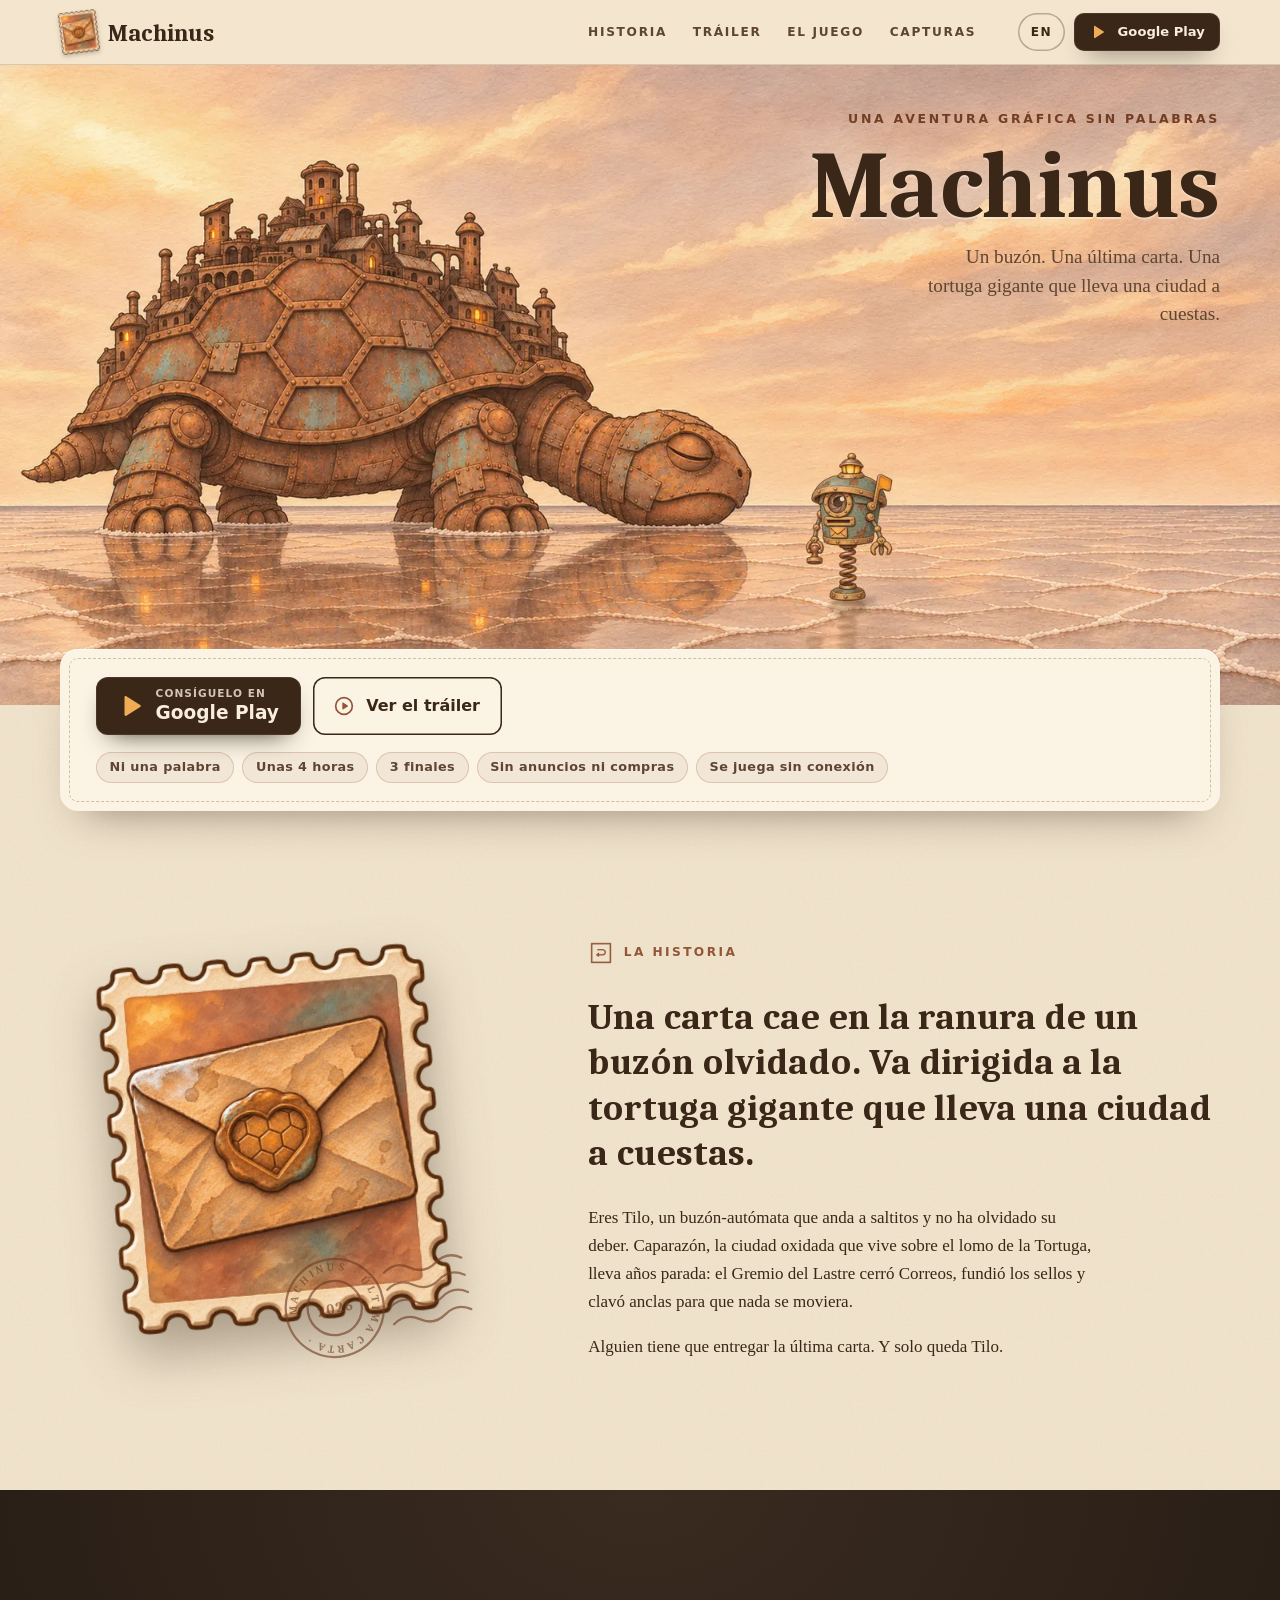
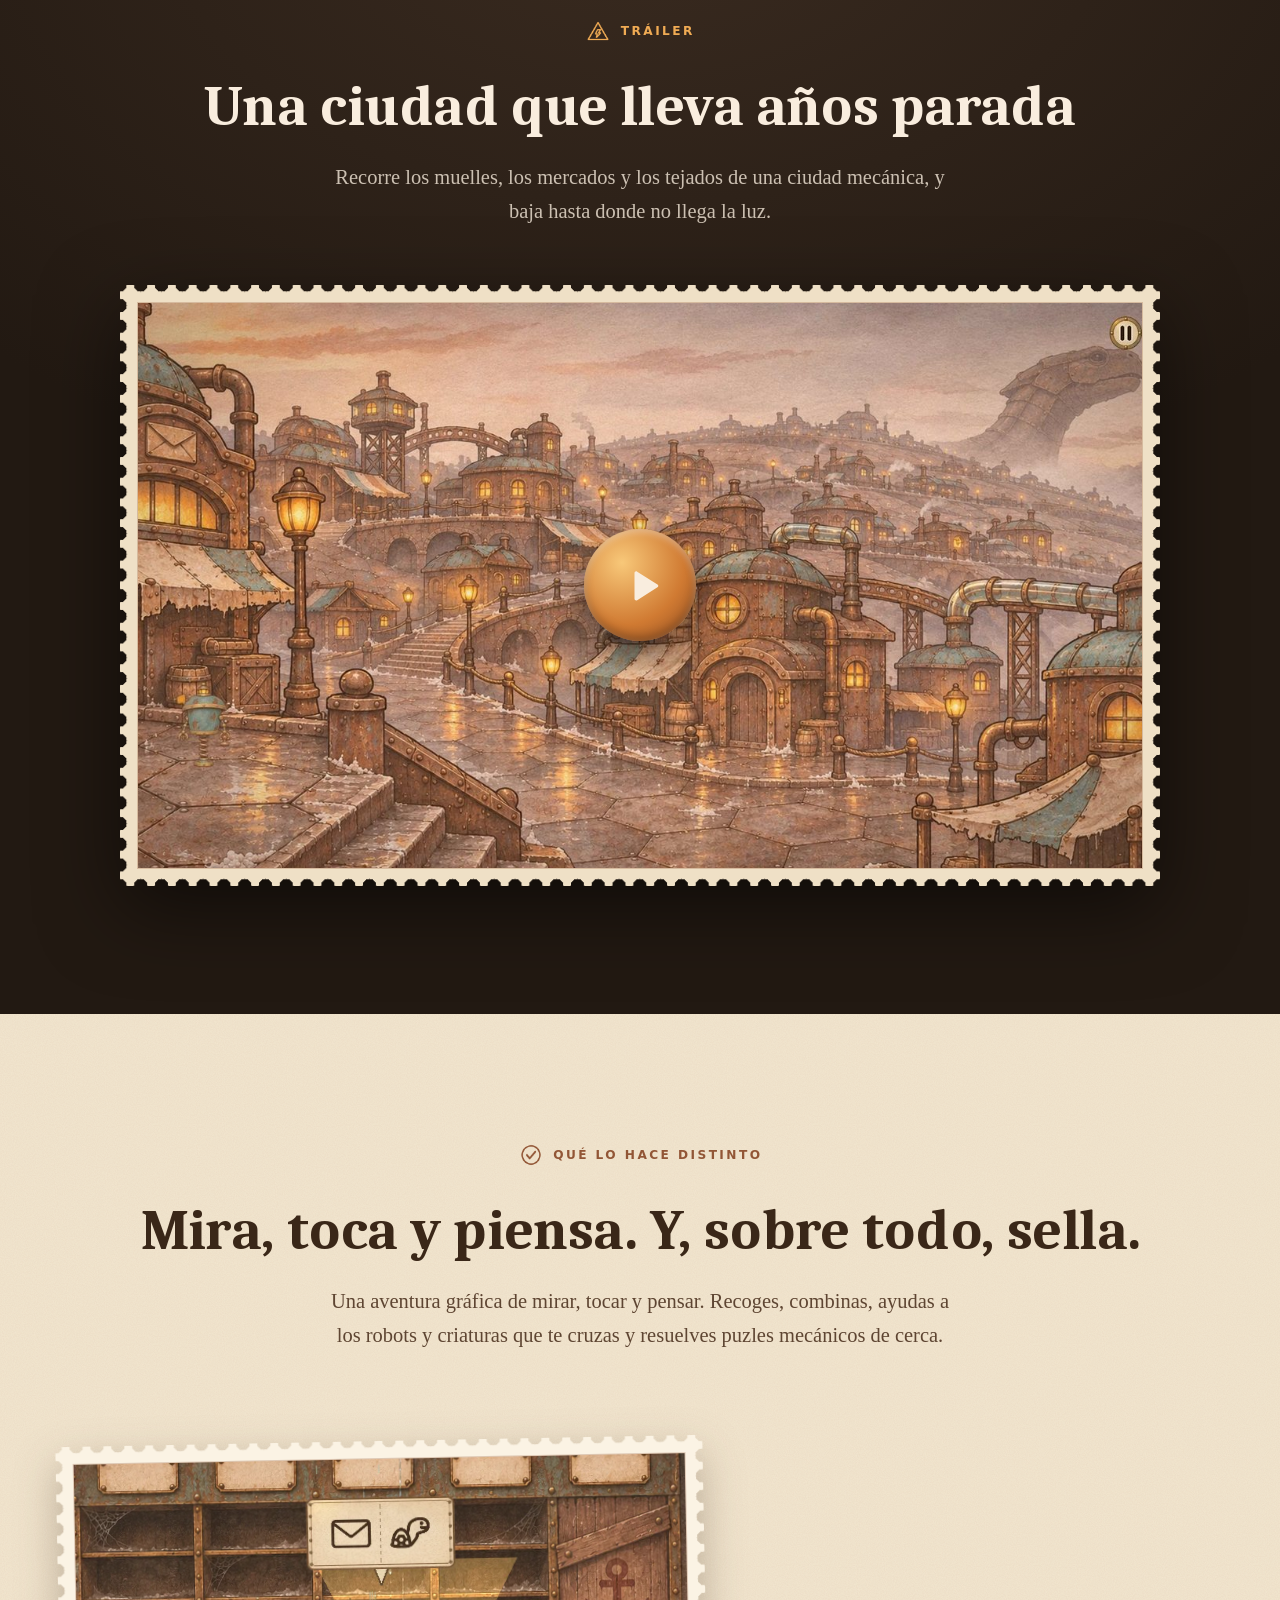
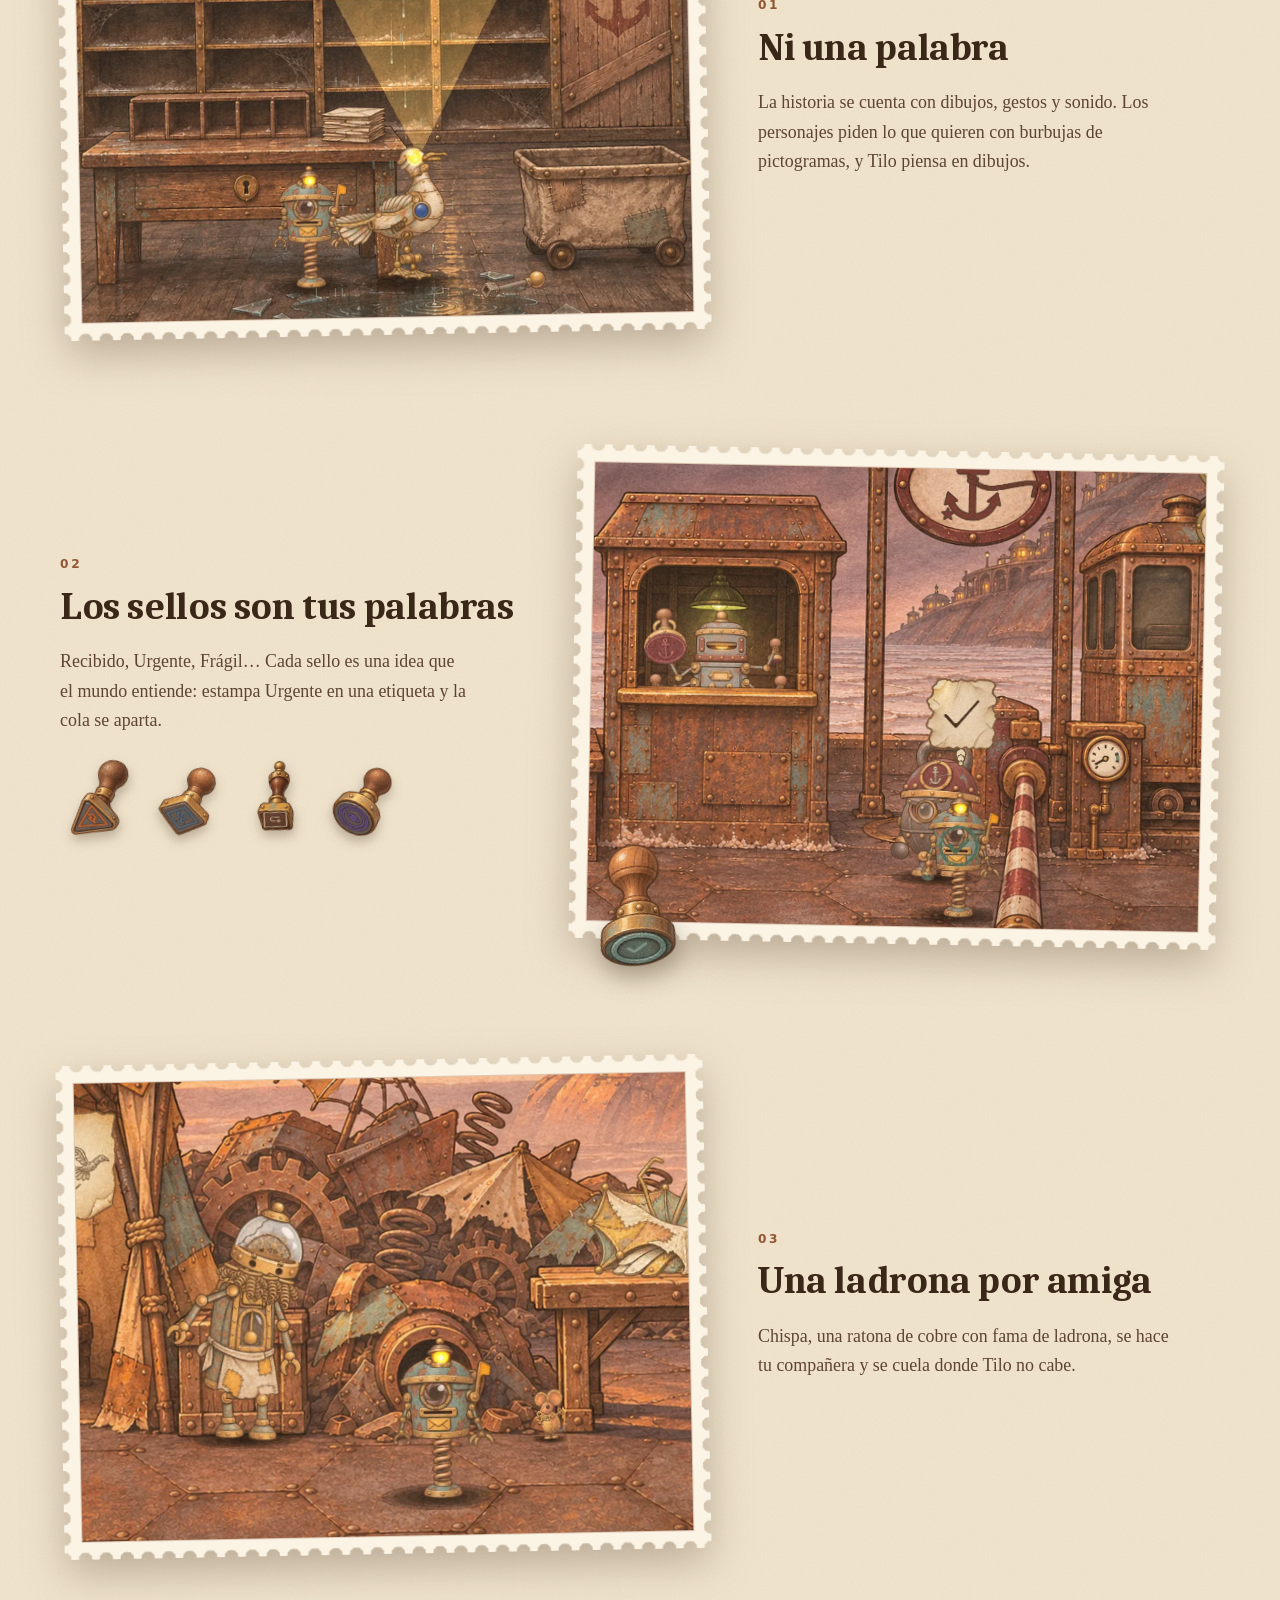
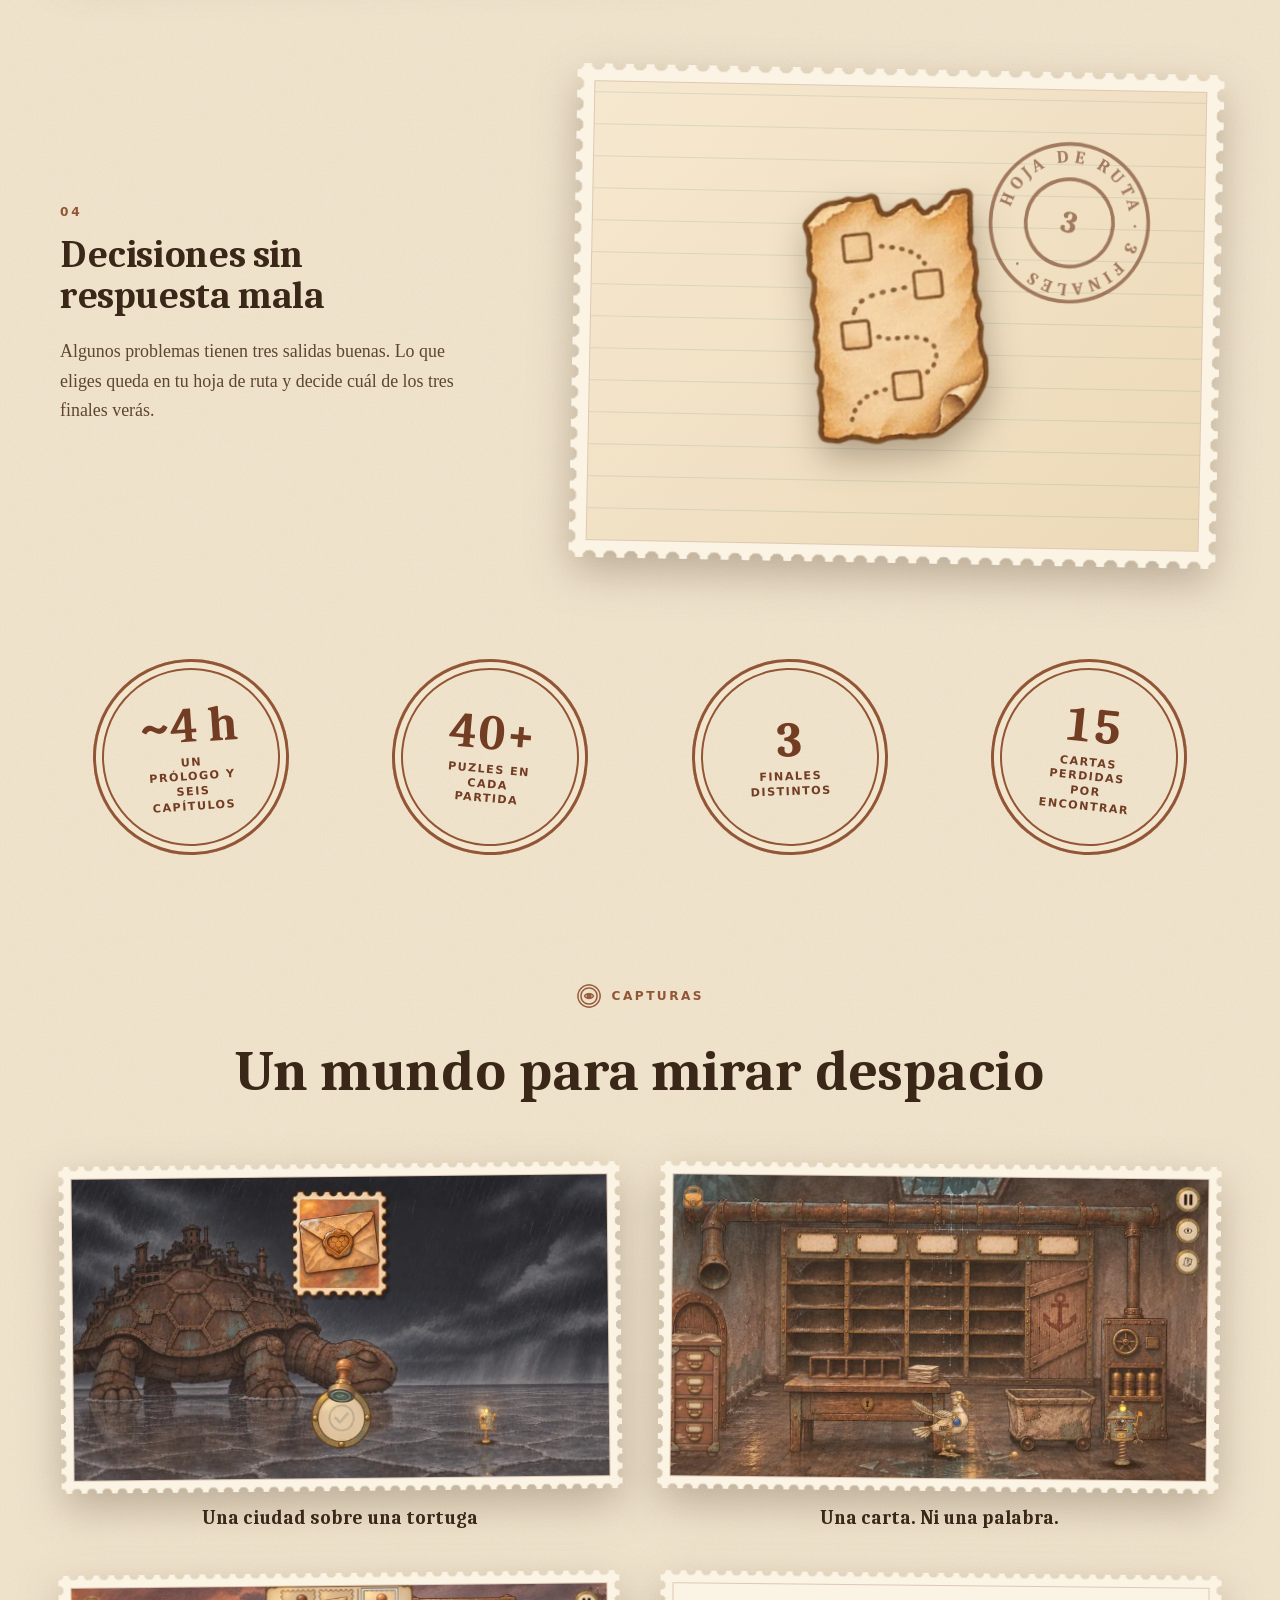
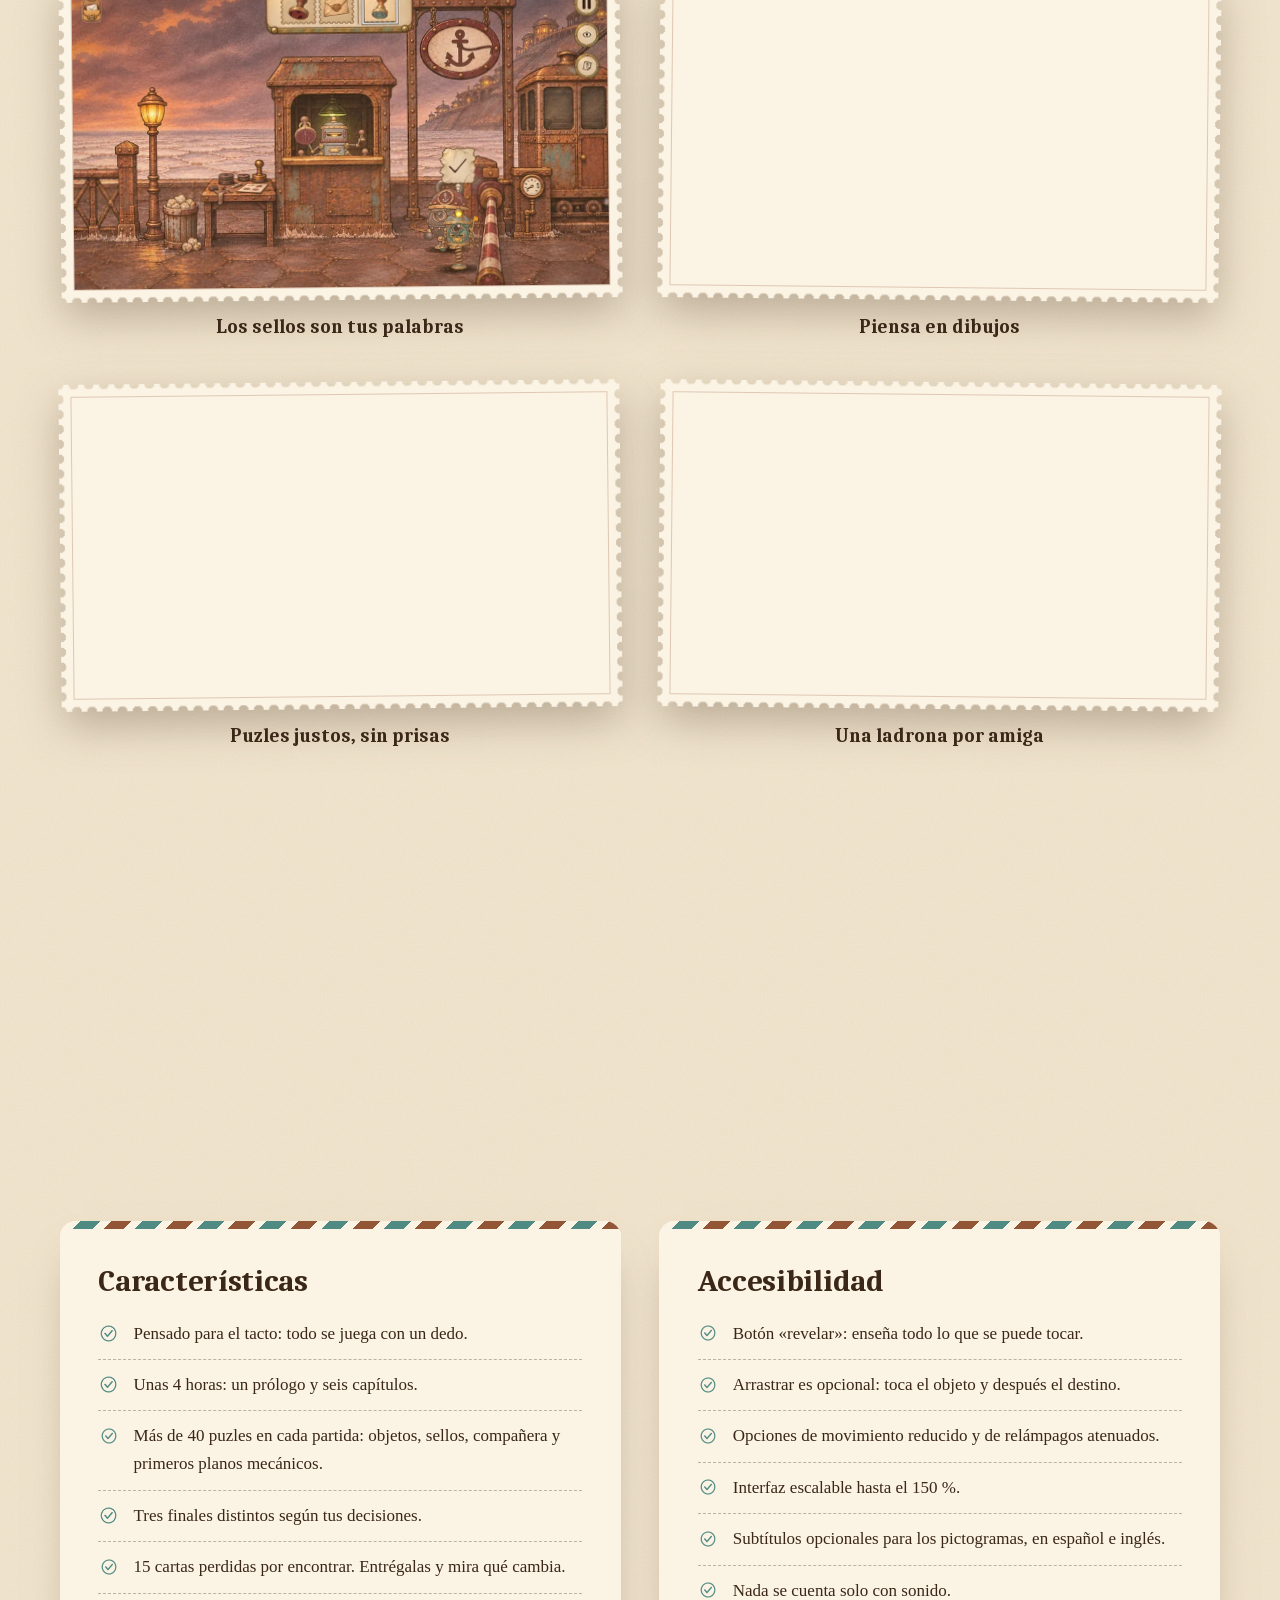
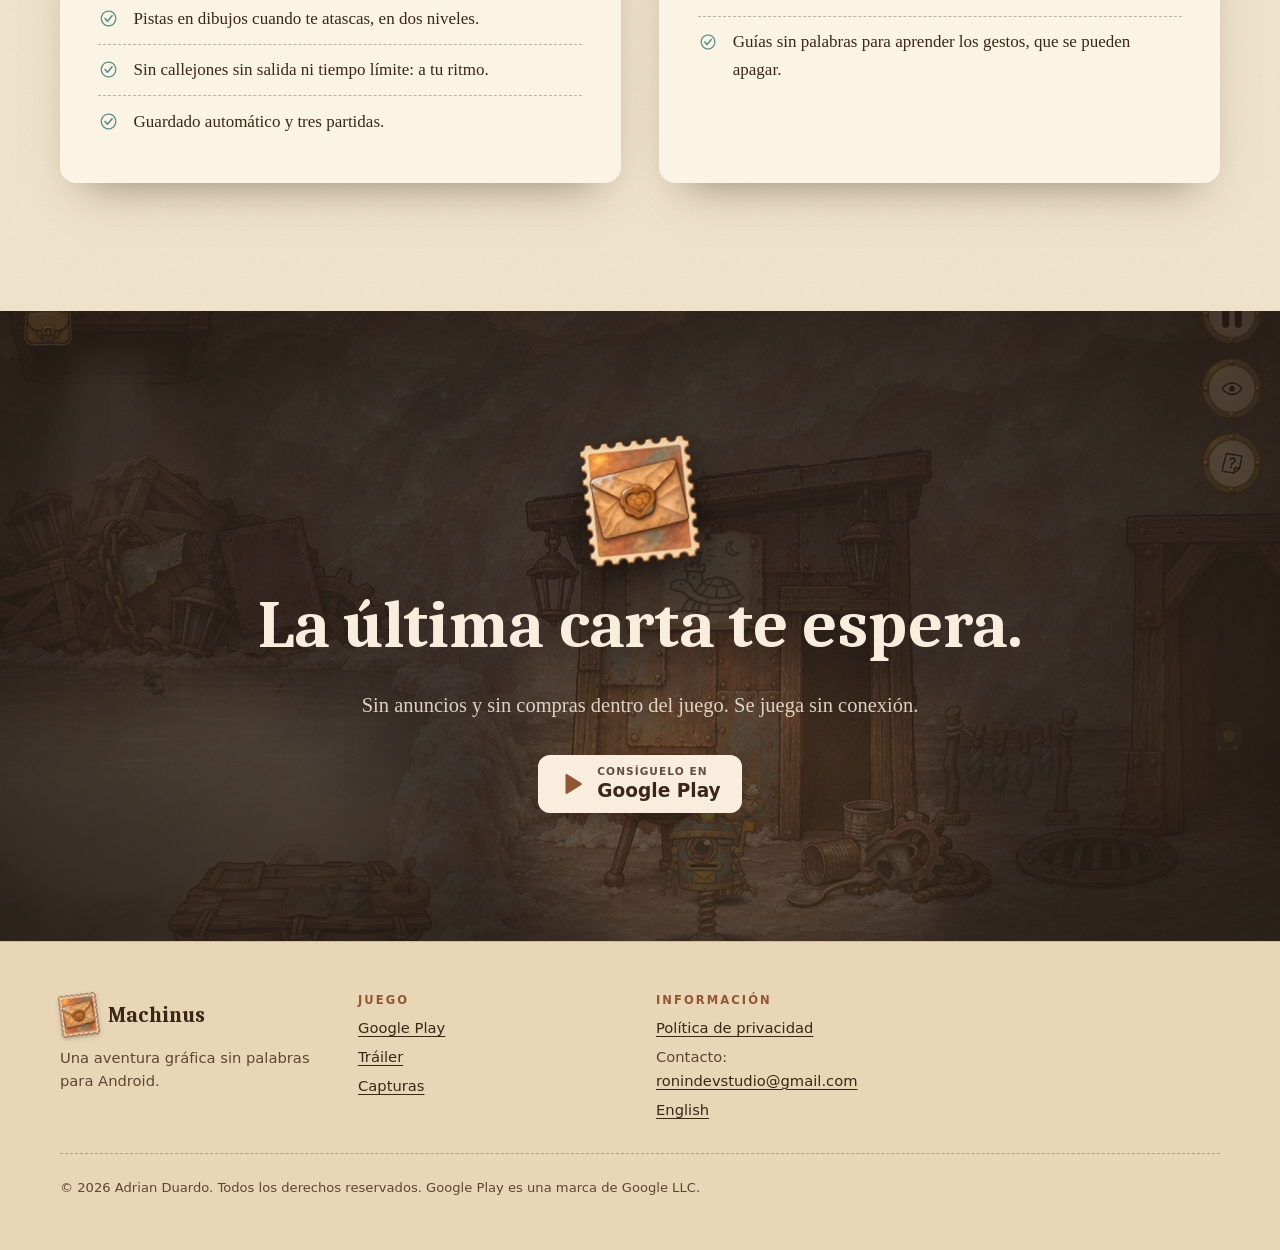
==== commit 1d29a4a8: "Update links and references to use the new repository name 'machinus-web'" ====
--- a/es/index.html
+++ b/es/index.html
@@ -5,17 +5,17 @@
 <meta name="viewport" content="width=device-width, initial-scale=1, viewport-fit=cover">
 <title>Machinus · Una aventura gráfica sin palabras</title>
 <meta name="description" content="Machinus es una aventura gráfica sin palabras para Android. Eres Tilo, un buzón-autómata que lleva la última carta a la tortuga gigante que carga una ciudad a cuestas.">
-<link rel="canonical" href="https://adriandy89.github.io/machinus/es/">
-<link rel="alternate" hreflang="en" href="https://adriandy89.github.io/machinus/">
-<link rel="alternate" hreflang="es" href="https://adriandy89.github.io/machinus/es/">
-<link rel="alternate" hreflang="x-default" href="https://adriandy89.github.io/machinus/">
+<link rel="canonical" href="https://adriandy89.github.io/machinus-web/es/">
+<link rel="alternate" hreflang="en" href="https://adriandy89.github.io/machinus-web/">
+<link rel="alternate" hreflang="es" href="https://adriandy89.github.io/machinus-web/es/">
+<link rel="alternate" hreflang="x-default" href="https://adriandy89.github.io/machinus-web/">
 <meta name="theme-color" content="#f3e6cf">
 <meta property="og:type" content="website">
 <meta property="og:site_name" content="Machinus">
 <meta property="og:title" content="Machinus · Una aventura gráfica sin palabras">
 <meta property="og:description" content="Un buzón. Una última carta. Una tortuga gigante que lleva una ciudad a cuestas.">
-<meta property="og:url" content="https://adriandy89.github.io/machinus/es/">
-<meta property="og:image" content="https://adriandy89.github.io/machinus/assets/img/og-image.jpg">
+<meta property="og:url" content="https://adriandy89.github.io/machinus-web/es/">
+<meta property="og:image" content="https://adriandy89.github.io/machinus-web/assets/img/og-image.jpg">
 <meta property="og:image:width" content="1200">
 <meta property="og:image:height" content="630">
 <meta property="og:image:alt" content="La tortuga mecánica gigante con una ciudad oxidada sobre el caparazón, y Tilo, el buzón, a su lado.">
@@ -32,8 +32,8 @@
   "@context": "https://schema.org",
   "@type": "VideoGame",
   "name": "Machinus",
-  "url": "https://adriandy89.github.io/machinus/es/",
-  "image": "https://adriandy89.github.io/machinus/assets/img/og-image.jpg",
+  "url": "https://adriandy89.github.io/machinus-web/es/",
+  "image": "https://adriandy89.github.io/machinus-web/assets/img/og-image.jpg",
   "description": "Una aventura gráfica sin palabras: un buzón-autómata lleva la última carta a la tortuga gigante que carga una ciudad a cuestas.",
   "genre": ["Aventura", "Puzles", "Aventura gráfica"],
   "gamePlatform": "Android",
@@ -62,7 +62,7 @@
     </nav>
     <div class="header-actions">
       <a class="lang" href="../?lang=en" hreflang="en" lang="en" data-lang="en" aria-label="Read in English">EN</a>
-      <a class="btn btn-play btn-sm" href="https://play.google.com/store/apps/details?id=com.machinus.ultimosello&amp;hl=es">
+      <a class="btn btn-play btn-sm" href="https://play.google.com/store/apps/details?id=com.machinus.game&amp;hl=es">
         <svg viewBox="0 0 24 24" aria-hidden="true"><path fill="currentColor" d="M6 3.9v16.2c0 .9 1 1.4 1.7.9l12.8-8.1c.7-.4.7-1.4 0-1.8L7.7 3C7 2.5 6 3 6 3.9z"/></svg>
         Google Play
       </a>
@@ -87,7 +87,7 @@
     <div class="hero__bar wrap">
       <div class="ticket">
         <div class="cta-row">
-          <a class="btn btn-play" href="https://play.google.com/store/apps/details?id=com.machinus.ultimosello&amp;hl=es">
+          <a class="btn btn-play" href="https://play.google.com/store/apps/details?id=com.machinus.game&amp;hl=es">
             <svg viewBox="0 0 24 24" aria-hidden="true"><path fill="currentColor" d="M6 3.9v16.2c0 .9 1 1.4 1.7.9l12.8-8.1c.7-.4.7-1.4 0-1.8L7.7 3C7 2.5 6 3 6 3.9z"/></svg>
             <span><small>Consíguelo en</small><span>Google Play</span></span>
           </a>
@@ -291,7 +291,7 @@
       <h2 class="h2" id="finale-title">La última carta te espera.</h2>
       <p class="lede">Sin anuncios y sin compras dentro del juego. Se juega sin conexión.</p>
       <div class="cta-row">
-        <a class="btn btn-play" href="https://play.google.com/store/apps/details?id=com.machinus.ultimosello&amp;hl=es">
+        <a class="btn btn-play" href="https://play.google.com/store/apps/details?id=com.machinus.game&amp;hl=es">
           <svg viewBox="0 0 24 24" aria-hidden="true"><path fill="currentColor" d="M6 3.9v16.2c0 .9 1 1.4 1.7.9l12.8-8.1c.7-.4.7-1.4 0-1.8L7.7 3C7 2.5 6 3 6 3.9z"/></svg>
           <span><small>Consíguelo en</small><span>Google Play</span></span>
         </a>
@@ -309,7 +309,7 @@
     <div>
       <p class="footer-title">Juego</p>
       <ul class="footer-links">
-        <li><a href="https://play.google.com/store/apps/details?id=com.machinus.ultimosello&amp;hl=es">Google Play</a></li>
+        <li><a href="https://play.google.com/store/apps/details?id=com.machinus.game&amp;hl=es">Google Play</a></li>
         <li><a href="#trailer">Tráiler</a></li>
         <li><a href="#capturas">Capturas</a></li>
       </ul>
